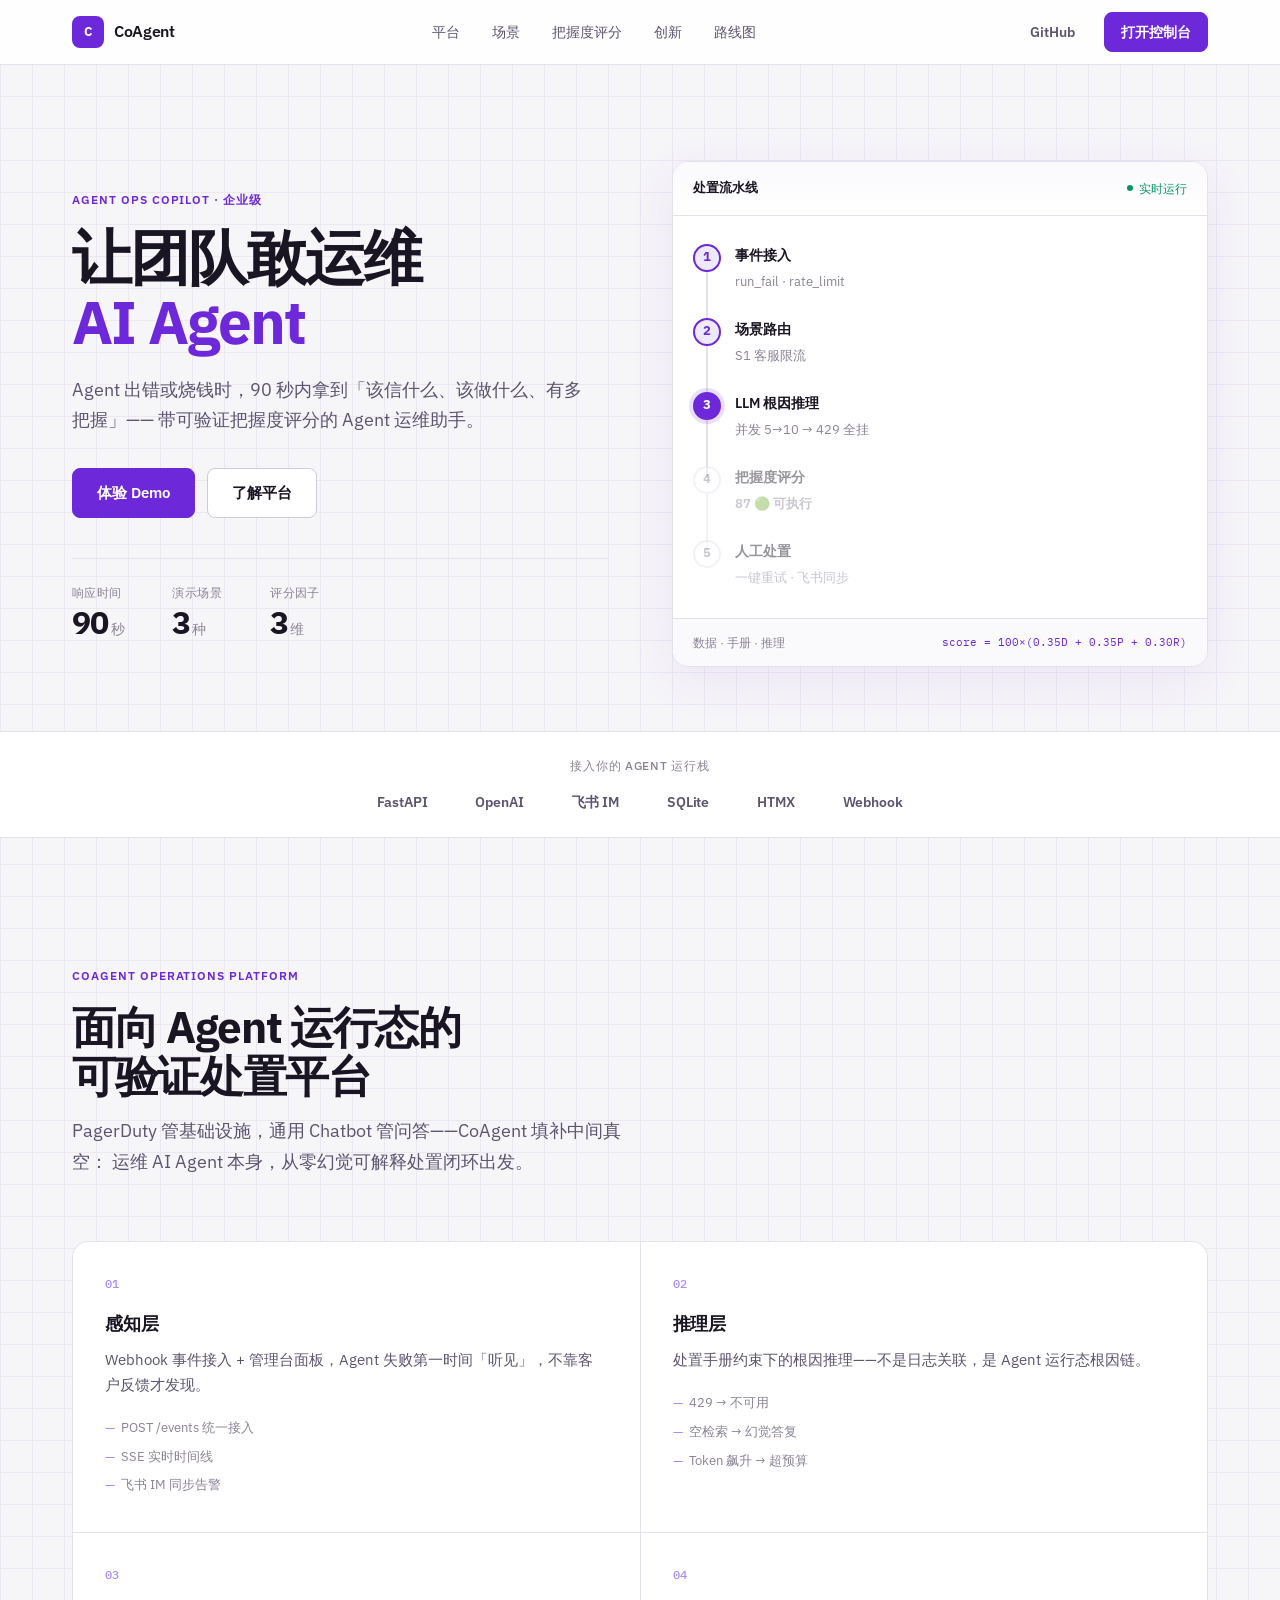
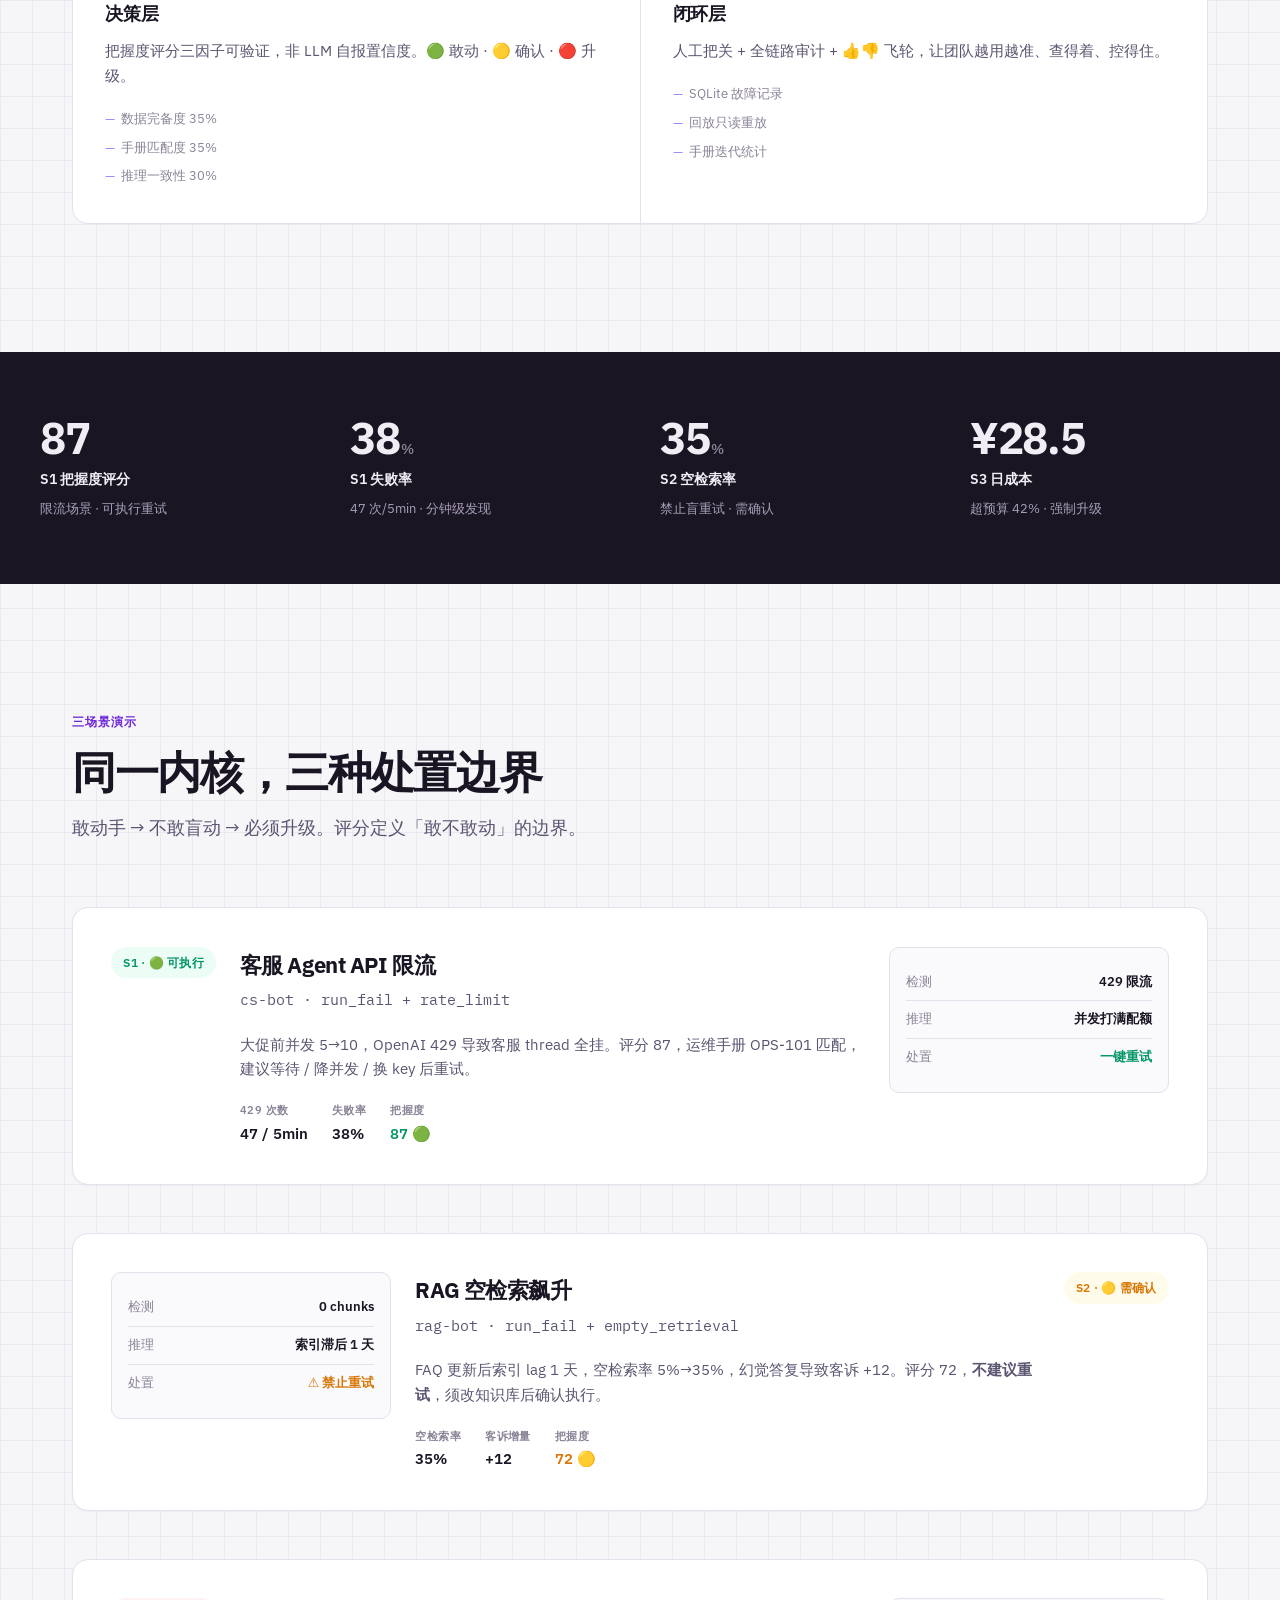
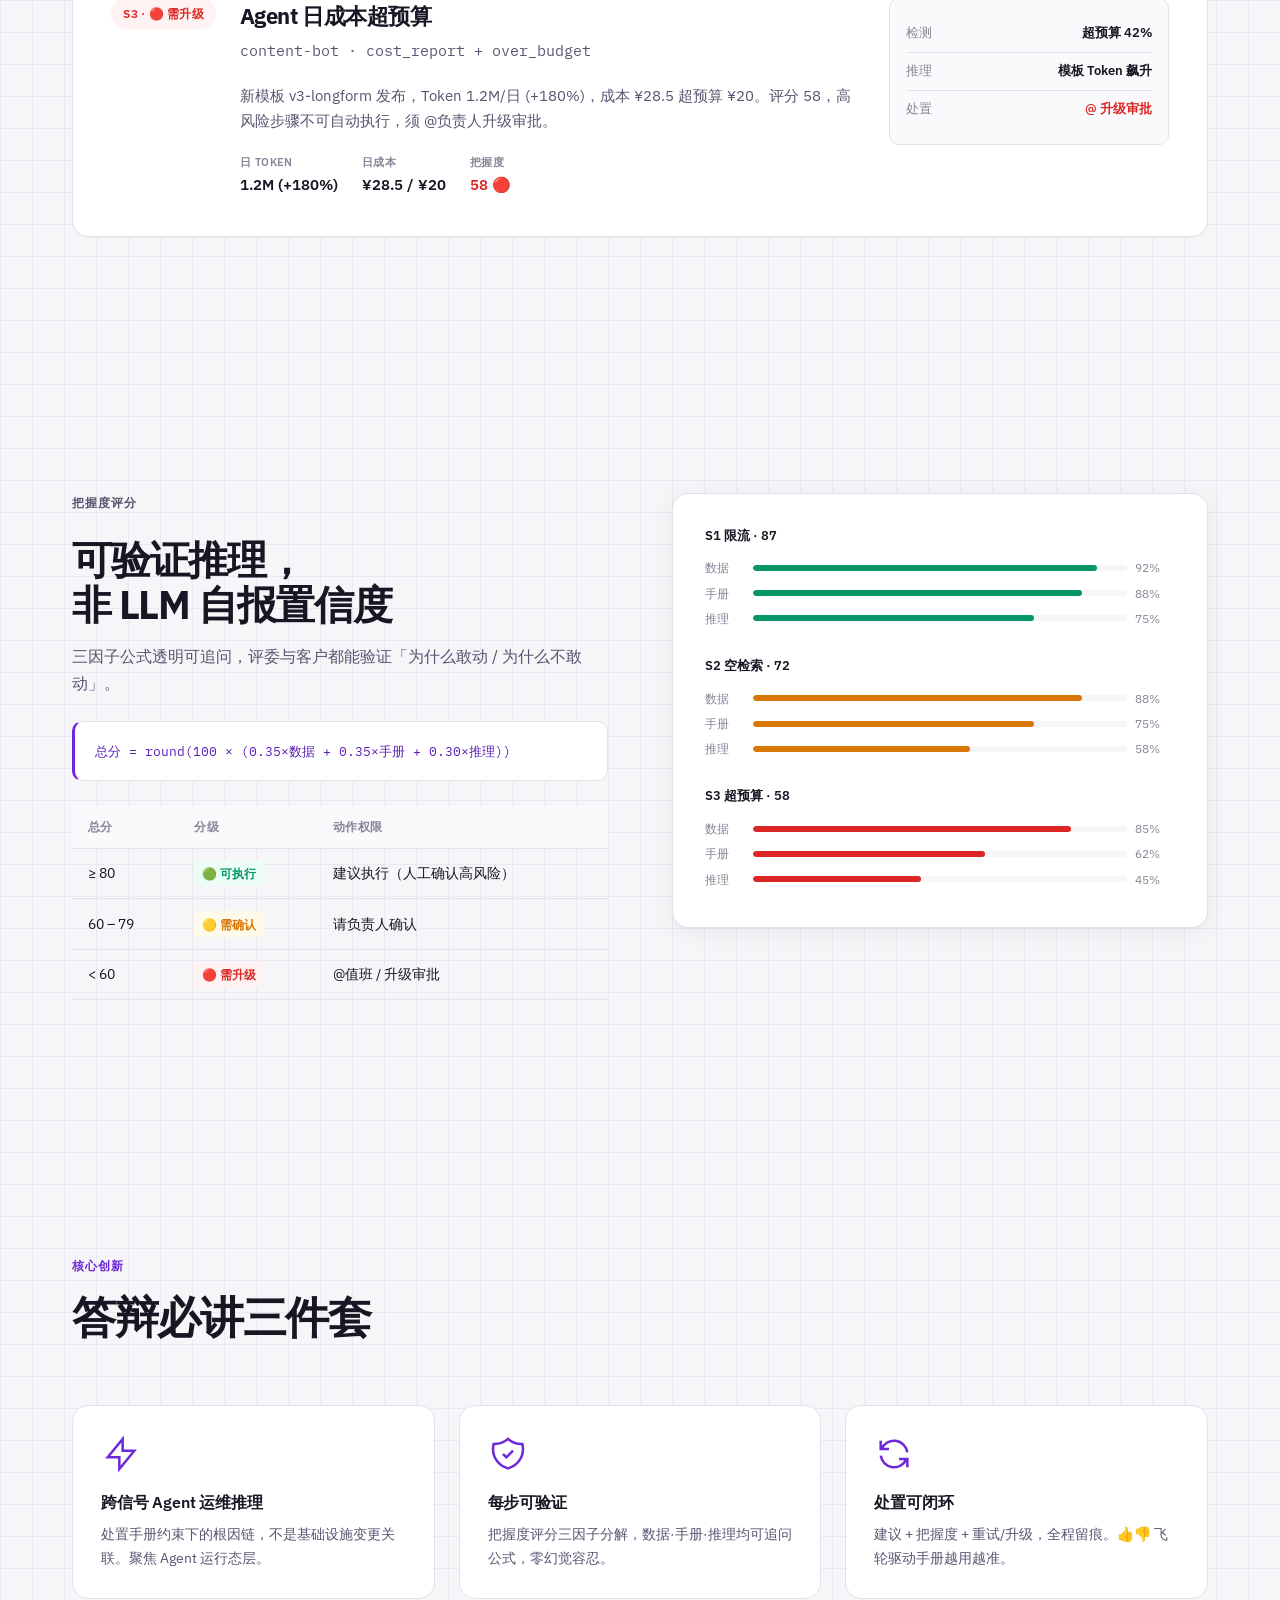
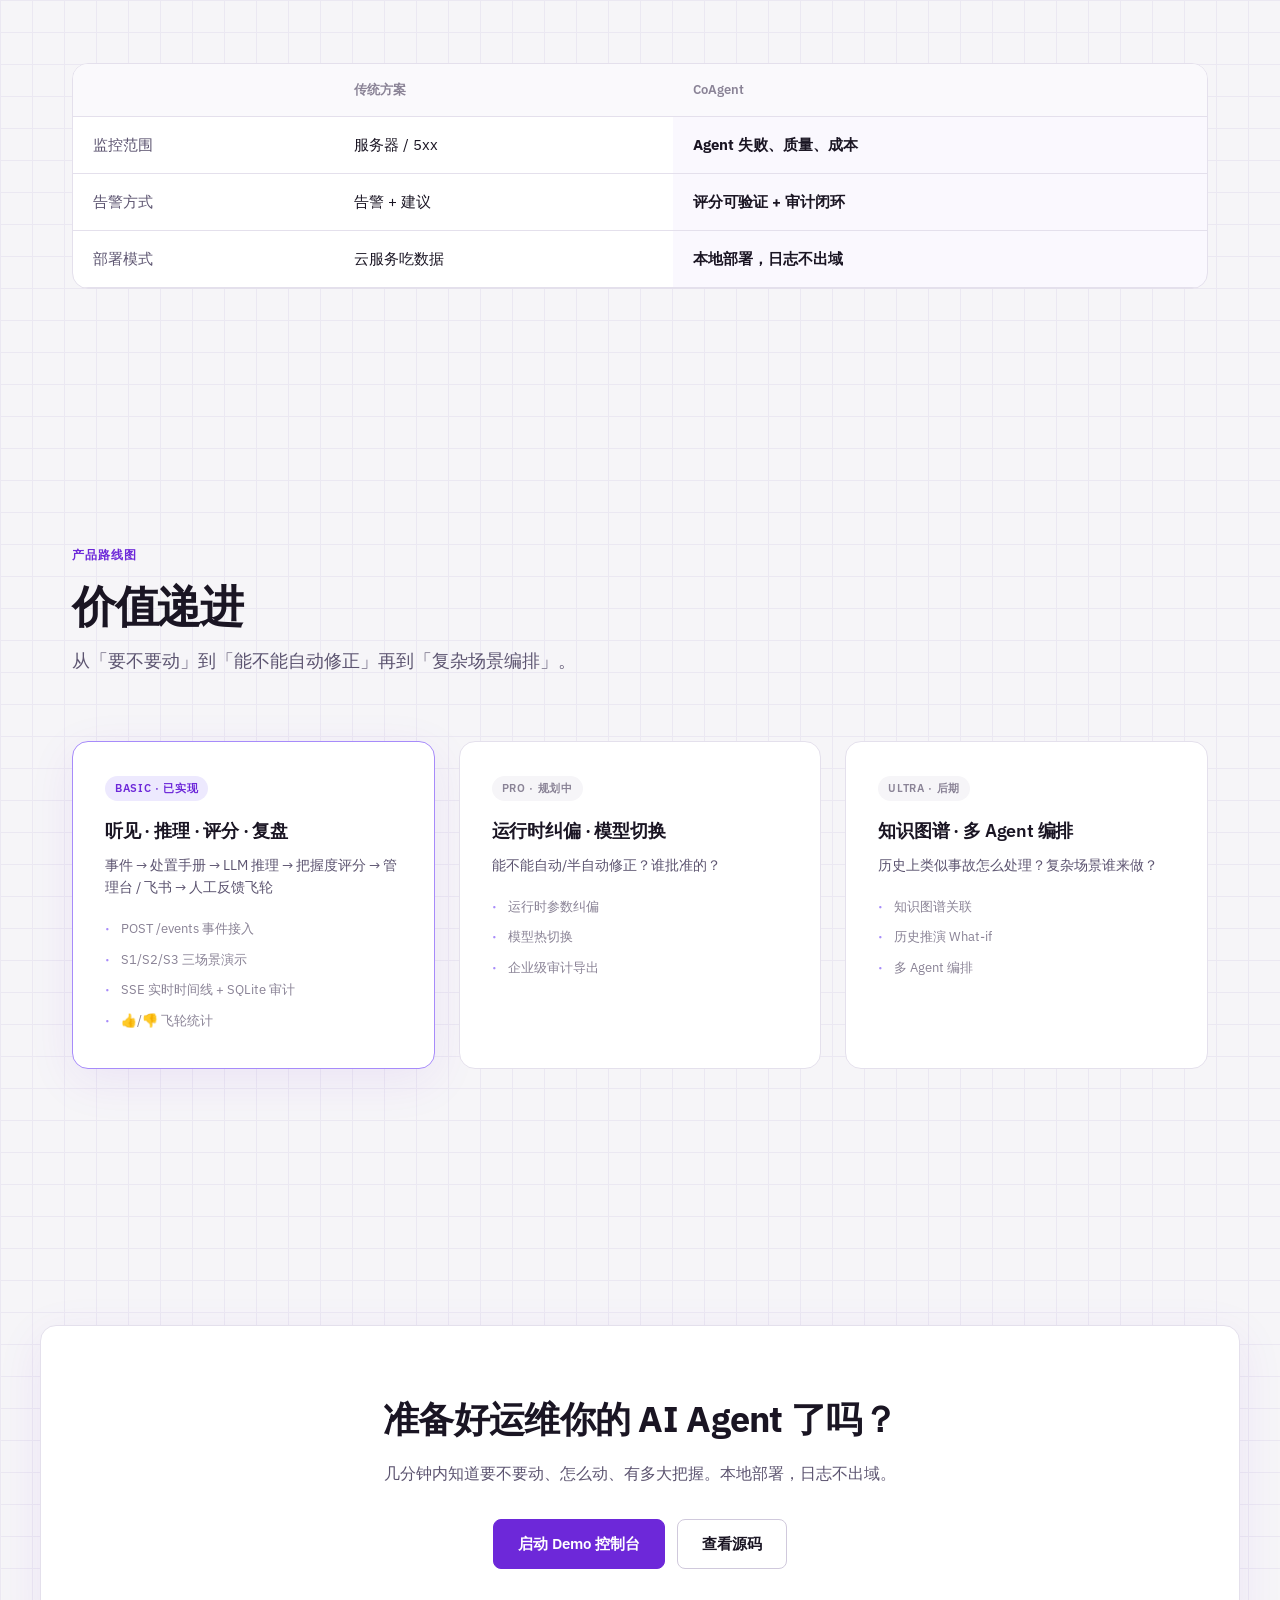
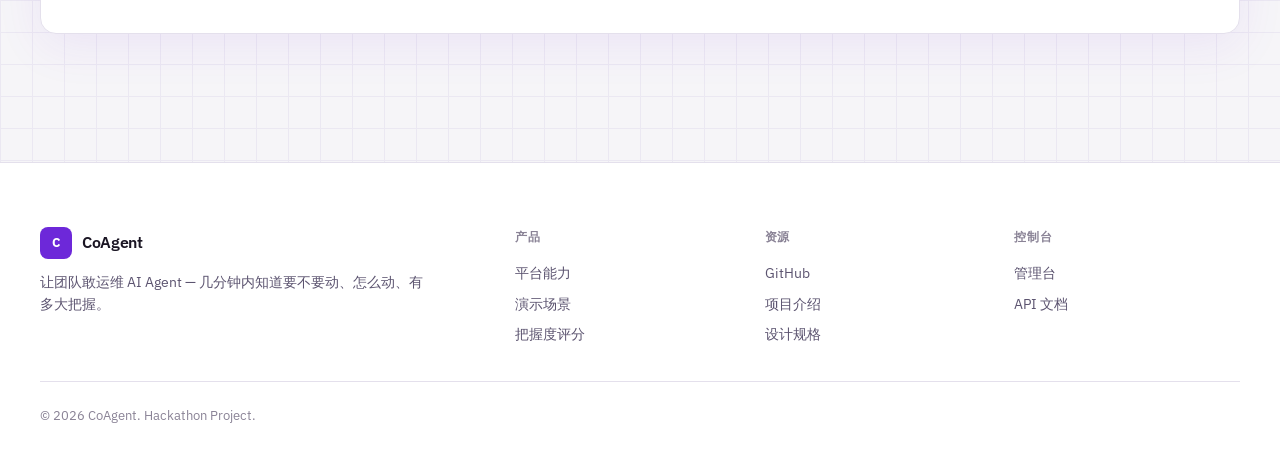
==== website/index.html @ 4c81e886 "feat: 新增营销官网与 Ultra 能力，完善审计与架构文档 新增 website/ 静态营销站点（PagerDuty 叙事 + Palantir 企业风）；落地 Ultra 模块与审计日志 AP" ====
<!DOCTYPE html>
<html lang="zh-CN">
<head>
  <meta charset="UTF-8">
  <meta name="viewport" content="width=device-width, initial-scale=1.0">
  <meta name="description" content="CoAgent — Agent 出错或烧钱时，90 秒内拿到该信什么、该做什么、有多把握。面向企业的 Agent Ops Copilot。">
  <title>CoAgent — Agent Ops Copilot</title>
  <link rel="preconnect" href="https://fonts.googleapis.com">
  <link rel="preconnect" href="https://fonts.gstatic.com" crossorigin>
  <link href="https://fonts.googleapis.com/css2?family=IBM+Plex+Mono:wght@400;500&family=IBM+Plex+Sans:wght@400;500;600;700&display=swap" rel="stylesheet">
  <link rel="stylesheet" href="styles.css">
</head>
<body>
  <a class="skip-link" href="#main">跳到主要内容</a>

  <header class="site-header" id="top">
    <div class="header-inner">
      <a href="#" class="brand" aria-label="CoAgent 首页">
        <span class="brand-mark" aria-hidden="true">C</span>
        <span class="brand-name">CoAgent</span>
      </a>

      <nav class="nav-desktop" aria-label="主导航">
        <a href="#platform">平台</a>
        <a href="#scenarios">场景</a>
        <a href="#confidence">把握度评分</a>
        <a href="#innovation">创新</a>
        <a href="#roadmap">路线图</a>
      </nav>

      <div class="header-actions">
        <a href="https://github.com/lurui1997/coagent" class="btn btn-ghost" target="_blank" rel="noopener">GitHub</a>
        <a href="http://localhost:8000/" class="btn btn-primary">打开控制台</a>
        <button class="nav-toggle" aria-label="打开菜单" aria-expanded="false" aria-controls="mobile-nav">
          <span></span><span></span>
        </button>
      </div>
    </div>

    <nav class="nav-mobile" id="mobile-nav" aria-label="移动端导航" hidden>
      <a href="#platform">平台</a>
      <a href="#scenarios">场景</a>
      <a href="#confidence">把握度评分</a>
      <a href="#innovation">创新</a>
      <a href="#roadmap">路线图</a>
      <a href="http://localhost:8000/" class="btn btn-primary">打开控制台</a>
    </nav>
  </header>

  <main id="main">
    <!-- Hero -->
    <section class="hero" aria-labelledby="hero-title">
      <div class="hero-grid">
        <div class="hero-copy reveal">
          <p class="eyebrow">Agent Ops Copilot · 企业级</p>
          <h1 id="hero-title">让团队敢运维<br><span class="hero-accent">AI Agent</span></h1>
          <p class="hero-lead">
            Agent 出错或烧钱时，90 秒内拿到「该信什么、该做什么、有多把握」——
            带可验证把握度评分的 Agent 运维助手。
          </p>
          <div class="hero-cta">
            <a href="http://localhost:8000/" class="btn btn-primary btn-lg">体验 Demo</a>
            <a href="#platform" class="btn btn-outline btn-lg">了解平台</a>
          </div>
          <dl class="hero-stats">
            <div>
              <dt>响应时间</dt>
              <dd><span class="stat-num" data-target="90">0</span><span class="stat-unit">秒</span></dd>
            </div>
            <div>
              <dt>演示场景</dt>
              <dd><span class="stat-num" data-target="3">0</span><span class="stat-unit">种</span></dd>
            </div>
            <div>
              <dt>评分因子</dt>
              <dd><span class="stat-num" data-target="3">0</span><span class="stat-unit">维</span></dd>
            </div>
          </dl>
        </div>

        <div class="hero-visual reveal" style="--delay: 120ms">
          <div class="pipeline-card">
            <div class="pipeline-header">
              <span class="pipeline-label">处置流水线</span>
              <span class="pipeline-status"><span class="pulse"></span>实时运行</span>
            </div>
            <ol class="pipeline-steps">
              <li class="step done">
                <span class="step-icon">1</span>
                <div>
                  <strong>事件接入</strong>
                  <span>run_fail · rate_limit</span>
                </div>
              </li>
              <li class="step done">
                <span class="step-icon">2</span>
                <div>
                  <strong>场景路由</strong>
                  <span>S1 客服限流</span>
                </div>
              </li>
              <li class="step active">
                <span class="step-icon">3</span>
                <div>
                  <strong>LLM 根因推理</strong>
                  <span>并发 5→10 → 429 全挂</span>
                </div>
              </li>
              <li class="step">
                <span class="step-icon">4</span>
                <div>
                  <strong>把握度评分</strong>
                  <span class="score-green">87 🟢 可执行</span>
                </div>
              </li>
              <li class="step">
                <span class="step-icon">5</span>
                <div>
                  <strong>人工处置</strong>
                  <span>一键重试 · 飞书同步</span>
                </div>
              </li>
            </ol>
            <div class="pipeline-footer">
              <span>数据 · 手册 · 推理</span>
              <code>score = 100×(0.35D + 0.35P + 0.30R)</code>
            </div>
          </div>
        </div>
      </div>
    </section>

    <!-- Trust strip -->
    <section class="trust-strip" aria-label="集成生态">
      <p class="trust-label">接入你的 Agent 运行栈</p>
      <ul class="trust-logos">
        <li>FastAPI</li>
        <li>OpenAI</li>
        <li>飞书 IM</li>
        <li>SQLite</li>
        <li>HTMX</li>
        <li>Webhook</li>
      </ul>
    </section>

    <!-- Platform -->
    <section class="section platform" id="platform" aria-labelledby="platform-title">
      <div class="section-intro reveal">
        <p class="eyebrow">CoAgent Operations Platform</p>
        <h2 id="platform-title">面向 Agent 运行态的<br>可验证处置平台</h2>
        <p class="section-lead">
          PagerDuty 管基础设施，通用 Chatbot 管问答——CoAgent 填补中间真空：
          运维 AI Agent 本身，从零幻觉可解释处置闭环出发。
        </p>
      </div>

      <div class="platform-grid">
        <article class="platform-card reveal">
          <span class="card-num">01</span>
          <h3>感知层</h3>
          <p>Webhook 事件接入 + 管理台面板，Agent 失败第一时间「听见」，不靠客户反馈才发现。</p>
          <ul>
            <li>POST /events 统一接入</li>
            <li>SSE 实时时间线</li>
            <li>飞书 IM 同步告警</li>
          </ul>
        </article>
        <article class="platform-card reveal" style="--delay: 80ms">
          <span class="card-num">02</span>
          <h3>推理层</h3>
          <p>处置手册约束下的根因推理——不是日志关联，是 Agent 运行态根因链。</p>
          <ul>
            <li>429 → 不可用</li>
            <li>空检索 → 幻觉答复</li>
            <li>Token 飙升 → 超预算</li>
          </ul>
        </article>
        <article class="platform-card reveal" style="--delay: 160ms">
          <span class="card-num">03</span>
          <h3>决策层</h3>
          <p>把握度评分三因子可验证，非 LLM 自报置信度。🟢 敢动 · 🟡 确认 · 🔴 升级。</p>
          <ul>
            <li>数据完备度 35%</li>
            <li>手册匹配度 35%</li>
            <li>推理一致性 30%</li>
          </ul>
        </article>
        <article class="platform-card reveal" style="--delay: 240ms">
          <span class="card-num">04</span>
          <h3>闭环层</h3>
          <p>人工把关 + 全链路审计 + 👍👎 飞轮，让团队越用越准、查得着、控得住。</p>
          <ul>
            <li>SQLite 故障记录</li>
            <li>回放只读重放</li>
            <li>手册迭代统计</li>
          </ul>
        </article>
      </div>
    </section>

    <!-- Metrics -->
    <section class="metrics" aria-label="关键指标">
      <div class="metrics-inner">
        <article class="metric reveal">
          <span class="metric-value"><span class="stat-num" data-target="87">0</span></span>
          <span class="metric-label">S1 把握度评分</span>
          <span class="metric-desc">限流场景 · 可执行重试</span>
        </article>
        <article class="metric reveal" style="--delay: 60ms">
          <span class="metric-value"><span class="stat-num" data-target="38">0</span><span class="metric-suffix">%</span></span>
          <span class="metric-label">S1 失败率</span>
          <span class="metric-desc">47 次/5min · 分钟级发现</span>
        </article>
        <article class="metric reveal" style="--delay: 120ms">
          <span class="metric-value"><span class="stat-num" data-target="35">0</span><span class="metric-suffix">%</span></span>
          <span class="metric-label">S2 空检索率</span>
          <span class="metric-desc">禁止盲重试 · 需确认</span>
        </article>
        <article class="metric reveal" style="--delay: 180ms">
          <span class="metric-value">¥<span class="stat-num" data-target="28">0</span>.5</span>
          <span class="metric-label">S3 日成本</span>
          <span class="metric-desc">超预算 42% · 强制升级</span>
        </article>
      </div>
    </section>

    <!-- Scenarios -->
    <section class="section scenarios" id="scenarios" aria-labelledby="scenarios-title">
      <div class="section-intro reveal">
        <p class="eyebrow">三场景演示</p>
        <h2 id="scenarios-title">同一内核，三种处置边界</h2>
        <p class="section-lead">敢动手 → 不敢盲动 → 必须升级。评分定义「敢不敢动」的边界。</p>
      </div>

      <div class="scenario-list">
        <article class="scenario reveal">
          <div class="scenario-badge green">S1 · 🟢 可执行</div>
          <div class="scenario-content">
            <h3>客服 Agent API 限流</h3>
            <p class="scenario-agent">cs-bot · run_fail + rate_limit</p>
            <p>大促前并发 5→10，OpenAI 429 导致客服 thread 全挂。评分 87，运维手册 OPS-101 匹配，建议等待 / 降并发 / 换 key 后重试。</p>
            <dl class="scenario-facts">
              <div><dt>429 次数</dt><dd>47 / 5min</dd></div>
              <div><dt>失败率</dt><dd>38%</dd></div>
              <div><dt>把握度</dt><dd class="text-green">87 🟢</dd></div>
            </dl>
          </div>
          <div class="scenario-visual">
            <div class="mini-timeline">
              <div class="tl-item"><span>检测</span><span>429 限流</span></div>
              <div class="tl-item"><span>推理</span><span>并发打满配额</span></div>
              <div class="tl-item highlight"><span>处置</span><span>一键重试</span></div>
            </div>
          </div>
        </article>

        <article class="scenario scenario-reverse reveal">
          <div class="scenario-badge amber">S2 · 🟡 需确认</div>
          <div class="scenario-content">
            <h3>RAG 空检索飙升</h3>
            <p class="scenario-agent">rag-bot · run_fail + empty_retrieval</p>
            <p>FAQ 更新后索引 lag 1 天，空检索率 5%→35%，幻觉答复导致客诉 +12。评分 72，<strong>不建议重试</strong>，须改知识库后确认执行。</p>
            <dl class="scenario-facts">
              <div><dt>空检索率</dt><dd>35%</dd></div>
              <div><dt>客诉增量</dt><dd>+12</dd></div>
              <div><dt>把握度</dt><dd class="text-amber">72 🟡</dd></div>
            </dl>
          </div>
          <div class="scenario-visual">
            <div class="mini-timeline">
              <div class="tl-item"><span>检测</span><span>0 chunks</span></div>
              <div class="tl-item"><span>推理</span><span>索引滞后 1 天</span></div>
              <div class="tl-item warn"><span>处置</span><span>⚠ 禁止重试</span></div>
            </div>
          </div>
        </article>

        <article class="scenario reveal">
          <div class="scenario-badge red">S3 · 🔴 需升级</div>
          <div class="scenario-content">
            <h3>Agent 日成本超预算</h3>
            <p class="scenario-agent">content-bot · cost_report + over_budget</p>
            <p>新模板 v3-longform 发布，Token 1.2M/日 (+180%)，成本 ¥28.5 超预算 ¥20。评分 58，高风险步骤不可自动执行，须 @负责人升级审批。</p>
            <dl class="scenario-facts">
              <div><dt>日 Token</dt><dd>1.2M (+180%)</dd></div>
              <div><dt>日成本</dt><dd>¥28.5 / ¥20</dd></div>
              <div><dt>把握度</dt><dd class="text-red">58 🔴</dd></div>
            </dl>
          </div>
          <div class="scenario-visual">
            <div class="mini-timeline">
              <div class="tl-item"><span>检测</span><span>超预算 42%</span></div>
              <div class="tl-item"><span>推理</span><span>模板 Token 飙升</span></div>
              <div class="tl-item danger"><span>处置</span><span>@ 升级审批</span></div>
            </div>
          </div>
        </article>
      </div>
    </section>

    <!-- Confidence -->
    <section class="section confidence" id="confidence" aria-labelledby="confidence-title">
      <div class="confidence-grid">
        <div class="confidence-copy reveal">
          <p class="eyebrow">把握度评分</p>
          <h2 id="confidence-title">可验证推理，<br>非 LLM 自报置信度</h2>
          <p>三因子公式透明可追问，评委与客户都能验证「为什么敢动 / 为什么不敢动」。</p>
          <div class="formula-block">
            <code>总分 = round(100 × (0.35×数据 + 0.35×手册 + 0.30×推理))</code>
          </div>
          <table class="score-table">
            <thead>
              <tr><th>总分</th><th>分级</th><th>动作权限</th></tr>
            </thead>
            <tbody>
              <tr><td>≥ 80</td><td><span class="pill green">🟢 可执行</span></td><td>建议执行（人工确认高风险）</td></tr>
              <tr><td>60 – 79</td><td><span class="pill amber">🟡 需确认</span></td><td>请负责人确认</td></tr>
              <tr><td>&lt; 60</td><td><span class="pill red">🔴 需升级</span></td><td>@值班 / 升级审批</td></tr>
            </tbody>
          </table>
        </div>

        <div class="confidence-chart reveal" style="--delay: 100ms">
          <h3 class="sr-only">三场景评分分解</h3>
          <div class="factor-bars">
            <div class="factor-group">
              <span class="factor-label">S1 限流 · 87</span>
              <div class="bar-row"><span>数据</span><div class="bar"><div class="fill" style="--w: 92%"></div></div><span>92%</span></div>
              <div class="bar-row"><span>手册</span><div class="bar"><div class="fill" style="--w: 88%"></div></div><span>88%</span></div>
              <div class="bar-row"><span>推理</span><div class="bar"><div class="fill" style="--w: 75%"></div></div><span>75%</span></div>
            </div>
            <div class="factor-group">
              <span class="factor-label">S2 空检索 · 72</span>
              <div class="bar-row"><span>数据</span><div class="bar"><div class="fill amber" style="--w: 88%"></div></div><span>88%</span></div>
              <div class="bar-row"><span>手册</span><div class="bar"><div class="fill amber" style="--w: 75%"></div></div><span>75%</span></div>
              <div class="bar-row"><span>推理</span><div class="bar"><div class="fill amber" style="--w: 58%"></div></div><span>58%</span></div>
            </div>
            <div class="factor-group">
              <span class="factor-label">S3 超预算 · 58</span>
              <div class="bar-row"><span>数据</span><div class="bar"><div class="fill red" style="--w: 85%"></div></div><span>85%</span></div>
              <div class="bar-row"><span>手册</span><div class="bar"><div class="fill red" style="--w: 62%"></div></div><span>62%</span></div>
              <div class="bar-row"><span>推理</span><div class="bar"><div class="fill red" style="--w: 45%"></div></div><span>45%</span></div>
            </div>
          </div>
        </div>
      </div>
    </section>

    <!-- Innovation -->
    <section class="section innovation" id="innovation" aria-labelledby="innovation-title">
      <div class="section-intro reveal">
        <p class="eyebrow">核心创新</p>
        <h2 id="innovation-title">答辩必讲三件套</h2>
      </div>

      <div class="innovation-grid">
        <article class="innovation-card reveal">
          <div class="innovation-icon" aria-hidden="true">
            <svg viewBox="0 0 24 24" fill="none" stroke="currentColor" stroke-width="1.5"><path d="M13 10V3L4 14h7v7l9-11h-7z"/></svg>
          </div>
          <h3>跨信号 Agent 运维推理</h3>
          <p>处置手册约束下的根因链，不是基础设施变更关联。聚焦 Agent 运行态层。</p>
        </article>
        <article class="innovation-card reveal" style="--delay: 80ms">
          <div class="innovation-icon" aria-hidden="true">
            <svg viewBox="0 0 24 24" fill="none" stroke="currentColor" stroke-width="1.5"><path d="M9 12l2 2 4-4m5.618-4.016A11.955 11.955 0 0112 2.944a11.955 11.955 0 01-8.618 3.04A12.02 12.02 0 003 9c0 5.591 3.824 10.29 9 11.622 5.176-1.332 9-6.03 9-11.622 0-1.042-.133-2.052-.382-3.016z"/></svg>
          </div>
          <h3>每步可验证</h3>
          <p>把握度评分三因子分解，数据·手册·推理均可追问公式，零幻觉容忍。</p>
        </article>
        <article class="innovation-card reveal" style="--delay: 160ms">
          <div class="innovation-icon" aria-hidden="true">
            <svg viewBox="0 0 24 24" fill="none" stroke="currentColor" stroke-width="1.5"><path d="M4 4v5h.582m15.356 2A8.001 8.001 0 004.582 9m0 0H9m11 11v-5h-.581m0 0a8.003 8.003 0 01-15.357-2m15.357 2H15"/></svg>
          </div>
          <h3>处置可闭环</h3>
          <p>建议 + 把握度 + 重试/升级，全程留痕。👍👎 飞轮驱动手册越用越准。</p>
        </article>
      </div>

      <div class="compare-table-wrap reveal">
        <table class="compare-table">
          <thead>
            <tr>
              <th></th>
              <th>传统方案</th>
              <th>CoAgent</th>
            </tr>
          </thead>
          <tbody>
            <tr>
              <td>监控范围</td>
              <td>服务器 / 5xx</td>
              <td><strong>Agent 失败、质量、成本</strong></td>
            </tr>
            <tr>
              <td>告警方式</td>
              <td>告警 + 建议</td>
              <td><strong>评分可验证 + 审计闭环</strong></td>
            </tr>
            <tr>
              <td>部署模式</td>
              <td>云服务吃数据</td>
              <td><strong>本地部署，日志不出域</strong></td>
            </tr>
          </tbody>
        </table>
      </div>
    </section>

    <!-- Roadmap -->
    <section class="section roadmap" id="roadmap" aria-labelledby="roadmap-title">
      <div class="section-intro reveal">
        <p class="eyebrow">产品路线图</p>
        <h2 id="roadmap-title">价值递进</h2>
        <p class="section-lead">从「要不要动」到「能不能自动修正」再到「复杂场景编排」。</p>
      </div>

      <div class="roadmap-grid">
        <article class="roadmap-card active reveal">
          <span class="tier-badge">Basic · 已实现</span>
          <h3>听见 · 推理 · 评分 · 复盘</h3>
          <p>事件 → 处置手册 → LLM 推理 → 把握度评分 → 管理台 / 飞书 → 人工反馈飞轮</p>
          <ul>
            <li>POST /events 事件接入</li>
            <li>S1/S2/S3 三场景演示</li>
            <li>SSE 实时时间线 + SQLite 审计</li>
            <li>👍/👎 飞轮统计</li>
          </ul>
        </article>
        <article class="roadmap-card reveal" style="--delay: 80ms">
          <span class="tier-badge muted">Pro · 规划中</span>
          <h3>运行时纠偏 · 模型切换</h3>
          <p>能不能自动/半自动修正？谁批准的？</p>
          <ul>
            <li>运行时参数纠偏</li>
            <li>模型热切换</li>
            <li>企业级审计导出</li>
          </ul>
        </article>
        <article class="roadmap-card reveal" style="--delay: 160ms">
          <span class="tier-badge muted">Ultra · 后期</span>
          <h3>知识图谱 · 多 Agent 编排</h3>
          <p>历史上类似事故怎么处理？复杂场景谁来做？</p>
          <ul>
            <li>知识图谱关联</li>
            <li>历史推演 What-if</li>
            <li>多 Agent 编排</li>
          </ul>
        </article>
      </div>
    </section>

    <!-- CTA -->
    <section class="cta-section" aria-labelledby="cta-title">
      <div class="cta-inner reveal">
        <h2 id="cta-title">准备好运维你的 AI Agent 了吗？</h2>
        <p>几分钟内知道要不要动、怎么动、有多大把握。本地部署，日志不出域。</p>
        <div class="cta-actions">
          <a href="http://localhost:8000/" class="btn btn-primary btn-lg">启动 Demo 控制台</a>
          <a href="https://github.com/lurui1997/coagent" class="btn btn-outline btn-lg" target="_blank" rel="noopener">查看源码</a>
        </div>
      </div>
    </section>
  </main>

  <footer class="site-footer">
    <div class="footer-inner">
      <div class="footer-brand">
        <a href="#" class="brand">
          <span class="brand-mark" aria-hidden="true">C</span>
          <span class="brand-name">CoAgent</span>
        </a>
        <p class="footer-tagline">让团队敢运维 AI Agent — 几分钟内知道要不要动、怎么动、有多大把握。</p>
      </div>
      <nav class="footer-nav" aria-label="页脚导航">
        <div>
          <h4>产品</h4>
          <a href="#platform">平台能力</a>
          <a href="#scenarios">演示场景</a>
          <a href="#confidence">把握度评分</a>
        </div>
        <div>
          <h4>资源</h4>
          <a href="https://github.com/lurui1997/coagent">GitHub</a>
          <a href="../docs/intro/CoAgent%20项目介绍.md">项目介绍</a>
          <a href="../docs/superpowers/specs/coagent-design-spec.md">设计规格</a>
        </div>
        <div>
          <h4>控制台</h4>
          <a href="http://localhost:8000/">管理台</a>
          <a href="http://localhost:8000/docs">API 文档</a>
        </div>
      </nav>
    </div>
    <div class="footer-bottom">
      <p>© 2026 CoAgent. Hackathon Project.</p>
    </div>
  </footer>

  <script src="script.js"></script>
</body>
</html>
---- website/styles.css ----
/* CoAgent Marketing Site — Palantir enterprise clarity × PagerDuty product narrative */

:root {
  --bg: #f6f5f8;
  --bg-grid: #ebe8f2;
  --surface: #ffffff;
  --border: #e4e0ec;
  --border-strong: #d0c9dc;
  --text: #1a1523;
  --text-secondary: #5c5470;
  --text-muted: #8a8396;
  --purple: #6d28d9;
  --purple-dark: #5b21b6;
  --purple-light: #ede9fe;
  --purple-muted: #a78bfa;
  --green: #059669;
  --green-bg: #ecfdf5;
  --amber: #d97706;
  --amber-bg: #fffbeb;
  --red: #dc2626;
  --red-bg: #fef2f2;
  --shadow-sm: 0 1px 2px rgba(26, 21, 35, 0.04);
  --shadow-md: 0 4px 24px rgba(26, 21, 35, 0.06);
  --shadow-lg: 0 12px 48px rgba(109, 40, 217, 0.08);
  --radius: 10px;
  --radius-lg: 16px;
  --font: "IBM Plex Sans", system-ui, sans-serif;
  --font-mono: "IBM Plex Mono", ui-monospace, monospace;
  --header-h: 64px;
  --section-gap: clamp(5rem, 10vw, 8rem);
  --content-max: 1200px;
  --ease-out: cubic-bezier(0.22, 1, 0.36, 1);
}

*, *::before, *::after { box-sizing: border-box; margin: 0; padding: 0; }

html { scroll-behavior: smooth; }

body {
  font-family: var(--font);
  background-color: var(--bg);
  background-image:
    linear-gradient(var(--bg-grid) 1px, transparent 1px),
    linear-gradient(90deg, var(--bg-grid) 1px, transparent 1px);
  background-size: 32px 32px;
  color: var(--text);
  line-height: 1.6;
  -webkit-font-smoothing: antialiased;
}

img, svg { display: block; max-width: 100%; }

a { color: inherit; text-decoration: none; }

.sr-only {
  position: absolute;
  width: 1px; height: 1px;
  padding: 0; margin: -1px;
  overflow: hidden;
  clip: rect(0,0,0,0);
  white-space: nowrap;
  border: 0;
}

.skip-link {
  position: absolute;
  top: -100%;
  left: 1rem;
  z-index: 999;
  padding: 0.5rem 1rem;
  background: var(--purple);
  color: #fff;
  border-radius: var(--radius);
}
.skip-link:focus { top: 1rem; }

/* ── Header ── */
.site-header {
  position: sticky;
  top: 0;
  z-index: 200;
  background: rgba(255, 255, 255, 0.9);
  backdrop-filter: blur(16px);
  border-bottom: 1px solid var(--border);
}

.header-inner {
  max-width: var(--content-max);
  margin: 0 auto;
  height: var(--header-h);
  padding: 0 clamp(1.25rem, 4vw, 2rem);
  display: flex;
  align-items: center;
  justify-content: space-between;
  gap: 1.5rem;
}

.brand {
  display: flex;
  align-items: center;
  gap: 0.625rem;
  flex-shrink: 0;
}

.brand-mark {
  width: 32px;
  height: 32px;
  background: var(--purple);
  border-radius: 8px;
  display: grid;
  place-items: center;
  color: #fff;
  font-size: 0.8125rem;
  font-weight: 700;
  letter-spacing: -0.02em;
}

.brand-name {
  font-size: 1rem;
  font-weight: 600;
  letter-spacing: -0.02em;
}

.nav-desktop {
  display: none;
  gap: 2rem;
}

.nav-desktop a {
  font-size: 0.875rem;
  font-weight: 500;
  color: var(--text-secondary);
  transition: color 0.2s;
}
.nav-desktop a:hover { color: var(--text); }

.header-actions {
  display: flex;
  align-items: center;
  gap: 0.75rem;
}

.nav-toggle {
  display: flex;
  flex-direction: column;
  justify-content: center;
  gap: 5px;
  width: 36px;
  height: 36px;
  background: none;
  border: 1px solid var(--border);
  border-radius: 8px;
  cursor: pointer;
  padding: 8px;
}
.nav-toggle span {
  display: block;
  height: 2px;
  background: var(--text);
  border-radius: 1px;
  transition: transform 0.2s, opacity 0.2s;
}
.nav-toggle[aria-expanded="true"] span:first-child { transform: translateY(3.5px) rotate(45deg); }
.nav-toggle[aria-expanded="true"] span:last-child { transform: translateY(-3.5px) rotate(-45deg); }

.nav-mobile {
  display: flex;
  flex-direction: column;
  gap: 0.5rem;
  padding: 1rem clamp(1.25rem, 4vw, 2rem) 1.5rem;
  border-top: 1px solid var(--border);
  background: var(--surface);
}
.nav-mobile[hidden] { display: none; }
.nav-mobile a {
  padding: 0.625rem 0;
  font-weight: 500;
  color: var(--text-secondary);
}
.nav-mobile .btn { margin-top: 0.5rem; text-align: center; }

@media (min-width: 900px) {
  .nav-desktop { display: flex; }
  .nav-toggle { display: none; }
}

/* ── Buttons ── */
.btn {
  display: inline-flex;
  align-items: center;
  justify-content: center;
  font-family: var(--font);
  font-size: 0.875rem;
  font-weight: 600;
  padding: 0.5rem 1rem;
  border-radius: 8px;
  border: 1px solid transparent;
  cursor: pointer;
  transition: background 0.2s, border-color 0.2s, transform 0.15s;
  white-space: nowrap;
}
.btn:active { transform: scale(0.98); }

.btn-primary {
  background: var(--purple);
  color: #fff;
  border-color: var(--purple);
}
.btn-primary:hover { background: var(--purple-dark); }

.btn-ghost {
  color: var(--text-secondary);
  background: transparent;
}
.btn-ghost:hover { color: var(--text); }

.btn-outline {
  background: var(--surface);
  color: var(--text);
  border-color: var(--border-strong);
}
.btn-outline:hover { border-color: var(--purple-muted); color: var(--purple); }

.btn-lg { padding: 0.75rem 1.5rem; font-size: 0.9375rem; }

/* ── Typography helpers ── */
.eyebrow {
  font-size: 0.75rem;
  font-weight: 600;
  letter-spacing: 0.08em;
  text-transform: uppercase;
  color: var(--purple);
  margin-bottom: 1rem;
}

.section-lead {
  font-size: clamp(1rem, 2vw, 1.125rem);
  color: var(--text-secondary);
  max-width: 42rem;
  line-height: 1.7;
}

.text-green { color: var(--green); }
.text-amber { color: var(--amber); }
.text-red { color: var(--red); }

/* ── Hero ── */
.hero {
  padding: clamp(3rem, 8vw, 6rem) clamp(1.25rem, 4vw, 2rem) clamp(2rem, 5vw, 4rem);
  max-width: var(--content-max);
  margin: 0 auto;
}

.hero-grid {
  display: grid;
  gap: clamp(2.5rem, 6vw, 4rem);
  align-items: center;
}

@media (min-width: 960px) {
  .hero-grid { grid-template-columns: 1fr 1fr; }
}

.hero h1 {
  font-size: clamp(2.5rem, 5.5vw, 3.75rem);
  font-weight: 700;
  letter-spacing: -0.03em;
  line-height: 1.08;
  margin-bottom: 1.25rem;
}

.hero-accent {
  color: var(--purple);
}

.hero-lead {
  font-size: clamp(1rem, 2vw, 1.125rem);
  color: var(--text-secondary);
  max-width: 32rem;
  line-height: 1.7;
  margin-bottom: 2rem;
}

.hero-cta {
  display: flex;
  flex-wrap: wrap;
  gap: 0.75rem;
  margin-bottom: 2.5rem;
}

.hero-stats {
  display: flex;
  gap: clamp(1.5rem, 4vw, 3rem);
  padding-top: 1.5rem;
  border-top: 1px solid var(--border);
}

.hero-stats dt {
  font-size: 0.75rem;
  font-weight: 500;
  color: var(--text-muted);
  text-transform: uppercase;
  letter-spacing: 0.04em;
  margin-bottom: 0.25rem;
}

.hero-stats dd {
  font-size: clamp(1.5rem, 3vw, 2rem);
  font-weight: 700;
  letter-spacing: -0.02em;
  line-height: 1;
}

.stat-unit, .metric-suffix {
  font-size: 0.875rem;
  font-weight: 500;
  color: var(--text-muted);
  margin-left: 0.125rem;
}

/* Pipeline card */
.pipeline-card {
  background: var(--surface);
  border: 1px solid var(--border);
  border-radius: var(--radius-lg);
  box-shadow: var(--shadow-lg);
  overflow: hidden;
}

.pipeline-header {
  display: flex;
  justify-content: space-between;
  align-items: center;
  padding: 1rem 1.25rem;
  border-bottom: 1px solid var(--border);
  background: linear-gradient(180deg, #faf9fc 0%, var(--surface) 100%);
}

.pipeline-label {
  font-size: 0.8125rem;
  font-weight: 600;
  color: var(--text);
}

.pipeline-status {
  display: flex;
  align-items: center;
  gap: 0.375rem;
  font-size: 0.75rem;
  color: var(--green);
  font-weight: 500;
}

.pulse {
  width: 6px;
  height: 6px;
  background: var(--green);
  border-radius: 50%;
  animation: pulse 2s ease-in-out infinite;
}

@keyframes pulse {
  0%, 100% { opacity: 1; transform: scale(1); }
  50% { opacity: 0.5; transform: scale(0.85); }
}

.pipeline-steps {
  list-style: none;
  padding: 1rem 1.25rem;
}

.step {
  display: flex;
  gap: 0.875rem;
  padding: 0.75rem 0;
  position: relative;
  opacity: 0.45;
  transition: opacity 0.3s;
}

.step:not(:last-child)::after {
  content: "";
  position: absolute;
  left: 13px;
  top: 2.5rem;
  width: 2px;
  height: calc(100% - 1rem);
  background: var(--border);
}

.step.done, .step.active { opacity: 1; }

.step-icon {
  flex-shrink: 0;
  width: 28px;
  height: 28px;
  border-radius: 50%;
  border: 2px solid var(--border);
  display: grid;
  place-items: center;
  font-size: 0.6875rem;
  font-weight: 700;
  color: var(--text-muted);
  background: var(--surface);
  z-index: 1;
}

.step.done .step-icon {
  border-color: var(--purple);
  background: var(--purple-light);
  color: var(--purple);
}

.step.active .step-icon {
  border-color: var(--purple);
  background: var(--purple);
  color: #fff;
  box-shadow: 0 0 0 4px rgba(109, 40, 217, 0.15);
}

.step strong {
  display: block;
  font-size: 0.875rem;
  font-weight: 600;
  margin-bottom: 0.125rem;
}

.step span {
  font-size: 0.8125rem;
  color: var(--text-muted);
}

.score-green { color: var(--green); font-weight: 600; }

.pipeline-footer {
  padding: 0.875rem 1.25rem;
  border-top: 1px solid var(--border);
  background: #faf9fc;
  display: flex;
  flex-wrap: wrap;
  justify-content: space-between;
  align-items: center;
  gap: 0.5rem;
  font-size: 0.75rem;
  color: var(--text-muted);
}

.pipeline-footer code {
  font-family: var(--font-mono);
  font-size: 0.6875rem;
  color: var(--purple);
}

/* ── Trust strip ── */
.trust-strip {
  border-top: 1px solid var(--border);
  border-bottom: 1px solid var(--border);
  background: var(--surface);
  padding: 1.5rem clamp(1.25rem, 4vw, 2rem);
}

.trust-label {
  text-align: center;
  font-size: 0.75rem;
  font-weight: 500;
  color: var(--text-muted);
  text-transform: uppercase;
  letter-spacing: 0.06em;
  margin-bottom: 1rem;
}

.trust-logos {
  list-style: none;
  display: flex;
  flex-wrap: wrap;
  justify-content: center;
  gap: clamp(1.5rem, 4vw, 3rem);
}

.trust-logos li {
  font-size: 0.875rem;
  font-weight: 600;
  color: var(--text-secondary);
  letter-spacing: -0.01em;
}

/* ── Sections ── */
.section {
  padding: var(--section-gap) clamp(1.25rem, 4vw, 2rem);
  max-width: var(--content-max);
  margin: 0 auto;
}

.section-intro {
  max-width: 36rem;
  margin-bottom: clamp(2.5rem, 5vw, 4rem);
}

.section-intro h2 {
  font-size: clamp(1.75rem, 4vw, 2.75rem);
  font-weight: 700;
  letter-spacing: -0.03em;
  line-height: 1.12;
  margin-bottom: 1rem;
}

/* Platform cards */
.platform-grid {
  display: grid;
  gap: 1px;
  background: var(--border);
  border: 1px solid var(--border);
  border-radius: var(--radius-lg);
  overflow: hidden;
}

@media (min-width: 768px) {
  .platform-grid { grid-template-columns: 1fr 1fr; }
}

.platform-card {
  background: var(--surface);
  padding: clamp(1.5rem, 3vw, 2rem);
}

.card-num {
  font-family: var(--font-mono);
  font-size: 0.75rem;
  font-weight: 500;
  color: var(--purple-muted);
  margin-bottom: 1rem;
  display: block;
}

.platform-card h3 {
  font-size: 1.125rem;
  font-weight: 600;
  letter-spacing: -0.01em;
  margin-bottom: 0.625rem;
}

.platform-card p {
  font-size: 0.9375rem;
  color: var(--text-secondary);
  margin-bottom: 1rem;
  line-height: 1.65;
}

.platform-card ul {
  list-style: none;
  font-size: 0.8125rem;
  color: var(--text-muted);
}

.platform-card li {
  padding: 0.25rem 0;
  padding-left: 1rem;
  position: relative;
}

.platform-card li::before {
  content: "—";
  position: absolute;
  left: 0;
  color: var(--purple-muted);
}

/* Metrics */
.metrics {
  background: var(--text);
  color: #f0edf5;
  padding: clamp(2.5rem, 5vw, 4rem) clamp(1.25rem, 4vw, 2rem);
}

.metrics-inner {
  max-width: var(--content-max);
  margin: 0 auto;
  display: grid;
  grid-template-columns: repeat(2, 1fr);
  gap: clamp(1.5rem, 4vw, 2.5rem);
}

@media (min-width: 768px) {
  .metrics-inner { grid-template-columns: repeat(4, 1fr); }
}

.metric {
  text-align: left;
}

.metric-value {
  display: block;
  font-size: clamp(2rem, 4vw, 2.75rem);
  font-weight: 700;
  letter-spacing: -0.03em;
  line-height: 1;
  margin-bottom: 0.5rem;
}

.metric-label {
  display: block;
  font-size: 0.875rem;
  font-weight: 600;
  margin-bottom: 0.25rem;
}

.metric-desc {
  font-size: 0.8125rem;
  color: #a89fb8;
}

/* Scenarios */
.scenario-list {
  display: flex;
  flex-direction: column;
  gap: clamp(2rem, 4vw, 3rem);
}

.scenario {
  display: grid;
  gap: 1.5rem;
  align-items: start;
  padding: clamp(1.5rem, 3vw, 2.5rem);
  background: var(--surface);
  border: 1px solid var(--border);
  border-radius: var(--radius-lg);
  box-shadow: var(--shadow-sm);
}

@media (min-width: 800px) {
  .scenario { grid-template-columns: auto 1fr 280px; }
  .scenario-reverse { direction: rtl; }
  .scenario-reverse > * { direction: ltr; }
}

.scenario-badge {
  font-size: 0.75rem;
  font-weight: 600;
  letter-spacing: 0.02em;
  padding: 0.375rem 0.75rem;
  border-radius: 999px;
  white-space: nowrap;
  align-self: start;
}

.scenario-badge.green { background: var(--green-bg); color: var(--green); }
.scenario-badge.amber { background: var(--amber-bg); color: var(--amber); }
.scenario-badge.red { background: var(--red-bg); color: var(--red); }

.scenario h3 {
  font-size: 1.375rem;
  font-weight: 700;
  letter-spacing: -0.02em;
  margin-bottom: 0.375rem;
}

.scenario-agent {
  font-family: var(--font-mono);
  font-size: 0.8125rem;
  color: var(--text-muted);
  margin-bottom: 0.75rem;
}

.scenario-content p {
  font-size: 0.9375rem;
  color: var(--text-secondary);
  line-height: 1.65;
  margin-bottom: 1.25rem;
}

.scenario-facts {
  display: flex;
  flex-wrap: wrap;
  gap: 1.5rem;
}

.scenario-facts dt {
  font-size: 0.6875rem;
  font-weight: 600;
  text-transform: uppercase;
  letter-spacing: 0.04em;
  color: var(--text-muted);
  margin-bottom: 0.125rem;
}

.scenario-facts dd {
  font-size: 0.9375rem;
  font-weight: 600;
}

.mini-timeline {
  background: #faf9fc;
  border: 1px solid var(--border);
  border-radius: var(--radius);
  padding: 1rem;
}

.tl-item {
  display: flex;
  justify-content: space-between;
  padding: 0.5rem 0;
  font-size: 0.8125rem;
  border-bottom: 1px solid var(--border);
}
.tl-item:last-child { border-bottom: none; }
.tl-item span:first-child { color: var(--text-muted); font-weight: 500; }
.tl-item span:last-child { font-weight: 600; }

.tl-item.highlight span:last-child { color: var(--green); }
.tl-item.warn span:last-child { color: var(--amber); }
.tl-item.danger span:last-child { color: var(--red); }

/* Confidence */
.confidence-grid {
  display: grid;
  gap: clamp(2rem, 5vw, 4rem);
  align-items: start;
}

@media (min-width: 900px) {
  .confidence-grid { grid-template-columns: 1fr 1fr; }
}

.confidence-copy h2 {
  font-size: clamp(1.75rem, 4vw, 2.5rem);
  font-weight: 700;
  letter-spacing: -0.03em;
  line-height: 1.12;
  margin-bottom: 1rem;
}

.confidence-copy > p {
  color: var(--text-secondary);
  margin-bottom: 1.5rem;
  line-height: 1.7;
}

.formula-block {
  background: var(--surface);
  border: 1px solid var(--border);
  border-left: 3px solid var(--purple);
  border-radius: var(--radius);
  padding: 1rem 1.25rem;
  margin-bottom: 1.5rem;
}

.formula-block code {
  font-family: var(--font-mono);
  font-size: 0.8125rem;
  color: var(--purple-dark);
  word-break: break-all;
}

.score-table {
  width: 100%;
  border-collapse: collapse;
  font-size: 0.875rem;
}

.score-table th,
.score-table td {
  padding: 0.75rem 1rem;
  text-align: left;
  border-bottom: 1px solid var(--border);
}

.score-table th {
  font-size: 0.75rem;
  font-weight: 600;
  text-transform: uppercase;
  letter-spacing: 0.04em;
  color: var(--text-muted);
  background: #faf9fc;
}

.pill {
  display: inline-block;
  font-size: 0.75rem;
  font-weight: 600;
  padding: 0.2rem 0.5rem;
  border-radius: 4px;
}
.pill.green { background: var(--green-bg); color: var(--green); }
.pill.amber { background: var(--amber-bg); color: var(--amber); }
.pill.red { background: var(--red-bg); color: var(--red); }

.confidence-chart {
  background: var(--surface);
  border: 1px solid var(--border);
  border-radius: var(--radius-lg);
  padding: clamp(1.5rem, 3vw, 2rem);
  box-shadow: var(--shadow-md);
}

.factor-group {
  margin-bottom: 1.75rem;
}
.factor-group:last-child { margin-bottom: 0; }

.factor-label {
  display: block;
  font-size: 0.8125rem;
  font-weight: 600;
  margin-bottom: 0.75rem;
  color: var(--text);
}

.bar-row {
  display: grid;
  grid-template-columns: 2.5rem 1fr 2.5rem;
  align-items: center;
  gap: 0.5rem;
  margin-bottom: 0.375rem;
  font-size: 0.75rem;
  color: var(--text-muted);
}

.bar {
  height: 6px;
  background: var(--bg);
  border-radius: 3px;
  overflow: hidden;
}

.bar .fill {
  height: 100%;
  width: var(--w);
  background: var(--green);
  border-radius: 3px;
  transform: scaleX(0);
  transform-origin: left;
  transition: transform 1s var(--ease-out);
}
.bar .fill.amber { background: var(--amber); }
.bar .fill.red { background: var(--red); }

.bar .fill.animated { transform: scaleX(1); }

/* Innovation */
.innovation-grid {
  display: grid;
  gap: 1.5rem;
  margin-bottom: clamp(2.5rem, 5vw, 4rem);
}

@media (min-width: 768px) {
  .innovation-grid { grid-template-columns: repeat(3, 1fr); }
}

.innovation-card {
  padding: 1.75rem;
  background: var(--surface);
  border: 1px solid var(--border);
  border-radius: var(--radius-lg);
}

.innovation-icon {
  width: 40px;
  height: 40px;
  color: var(--purple);
  margin-bottom: 1rem;
}

.innovation-card h3 {
  font-size: 1rem;
  font-weight: 600;
  margin-bottom: 0.5rem;
  letter-spacing: -0.01em;
}

.innovation-card p {
  font-size: 0.875rem;
  color: var(--text-secondary);
  line-height: 1.65;
}

.compare-table-wrap {
  overflow-x: auto;
  border: 1px solid var(--border);
  border-radius: var(--radius-lg);
  background: var(--surface);
}

.compare-table {
  width: 100%;
  border-collapse: collapse;
  font-size: 0.9375rem;
  min-width: 480px;
}

.compare-table th,
.compare-table td {
  padding: 1rem 1.25rem;
  text-align: left;
  border-bottom: 1px solid var(--border);
}

.compare-table th {
  font-size: 0.8125rem;
  font-weight: 600;
  color: var(--text-muted);
  background: #faf9fc;
}

.compare-table td:first-child {
  font-weight: 500;
  color: var(--text-secondary);
}

.compare-table td:last-child {
  background: rgba(109, 40, 217, 0.03);
}

/* Roadmap */
.roadmap-grid {
  display: grid;
  gap: 1.5rem;
}

@media (min-width: 900px) {
  .roadmap-grid { grid-template-columns: repeat(3, 1fr); }
}

.roadmap-card {
  padding: clamp(1.5rem, 3vw, 2rem);
  background: var(--surface);
  border: 1px solid var(--border);
  border-radius: var(--radius-lg);
  opacity: 0.75;
}

.roadmap-card.active {
  opacity: 1;
  border-color: var(--purple-muted);
  box-shadow: var(--shadow-lg);
}

.tier-badge {
  display: inline-block;
  font-size: 0.6875rem;
  font-weight: 600;
  letter-spacing: 0.06em;
  text-transform: uppercase;
  padding: 0.25rem 0.625rem;
  border-radius: 999px;
  background: var(--purple-light);
  color: var(--purple);
  margin-bottom: 1rem;
}

.tier-badge.muted {
  background: var(--bg);
  color: var(--text-muted);
}

.roadmap-card h3 {
  font-size: 1.125rem;
  font-weight: 600;
  margin-bottom: 0.5rem;
  letter-spacing: -0.01em;
}

.roadmap-card > p {
  font-size: 0.875rem;
  color: var(--text-secondary);
  margin-bottom: 1rem;
  line-height: 1.6;
}

.roadmap-card ul {
  list-style: none;
  font-size: 0.8125rem;
  color: var(--text-muted);
}

.roadmap-card li {
  padding: 0.3rem 0;
  padding-left: 1rem;
  position: relative;
}

.roadmap-card li::before {
  content: "·";
  position: absolute;
  left: 0;
  color: var(--purple-muted);
  font-weight: 700;
}

/* CTA */
.cta-section {
  padding: var(--section-gap) clamp(1.25rem, 4vw, 2rem);
}

.cta-inner {
  max-width: var(--content-max);
  margin: 0 auto;
  padding: clamp(2.5rem, 5vw, 4rem);
  background: var(--surface);
  border: 1px solid var(--border);
  border-radius: var(--radius-lg);
  box-shadow: var(--shadow-lg);
  text-align: center;
}

.cta-inner h2 {
  font-size: clamp(1.5rem, 3.5vw, 2.25rem);
  font-weight: 700;
  letter-spacing: -0.02em;
  margin-bottom: 0.75rem;
}

.cta-inner p {
  color: var(--text-secondary);
  max-width: 32rem;
  margin: 0 auto 2rem;
  line-height: 1.7;
}

.cta-actions {
  display: flex;
  flex-wrap: wrap;
  justify-content: center;
  gap: 0.75rem;
}

/* Footer */
.site-footer {
  border-top: 1px solid var(--border);
  background: var(--surface);
  padding: clamp(2.5rem, 5vw, 4rem) clamp(1.25rem, 4vw, 2rem) 1.5rem;
}

.footer-inner {
  max-width: var(--content-max);
  margin: 0 auto;
  display: grid;
  gap: 2.5rem;
}

@media (min-width: 768px) {
  .footer-inner { grid-template-columns: 1.2fr 2fr; }
}

.footer-tagline {
  margin-top: 0.75rem;
  font-size: 0.875rem;
  color: var(--text-secondary);
  line-height: 1.6;
  max-width: 24rem;
}

.footer-nav {
  display: grid;
  grid-template-columns: repeat(3, 1fr);
  gap: 1.5rem;
}

.footer-nav h4 {
  font-size: 0.75rem;
  font-weight: 600;
  text-transform: uppercase;
  letter-spacing: 0.06em;
  color: var(--text-muted);
  margin-bottom: 0.75rem;
}

.footer-nav a {
  display: block;
  font-size: 0.875rem;
  color: var(--text-secondary);
  padding: 0.25rem 0;
  transition: color 0.2s;
}
.footer-nav a:hover { color: var(--purple); }

.footer-bottom {
  max-width: var(--content-max);
  margin: 2rem auto 0;
  padding-top: 1.5rem;
  border-top: 1px solid var(--border);
}

.footer-bottom p {
  font-size: 0.8125rem;
  color: var(--text-muted);
}

/* ── Reveal animations ── */
.reveal {
  opacity: 0;
  transform: translateY(24px);
  transition: opacity 0.7s var(--ease-out), transform 0.7s var(--ease-out);
  transition-delay: var(--delay, 0ms);
}

.reveal.visible {
  opacity: 1;
  transform: translateY(0);
}

@media (prefers-reduced-motion: reduce) {
  .reveal {
    opacity: 1;
    transform: none;
    transition: none;
  }
  .bar .fill { transform: scaleX(1); transition: none; }
  .pulse { animation: none; }
}
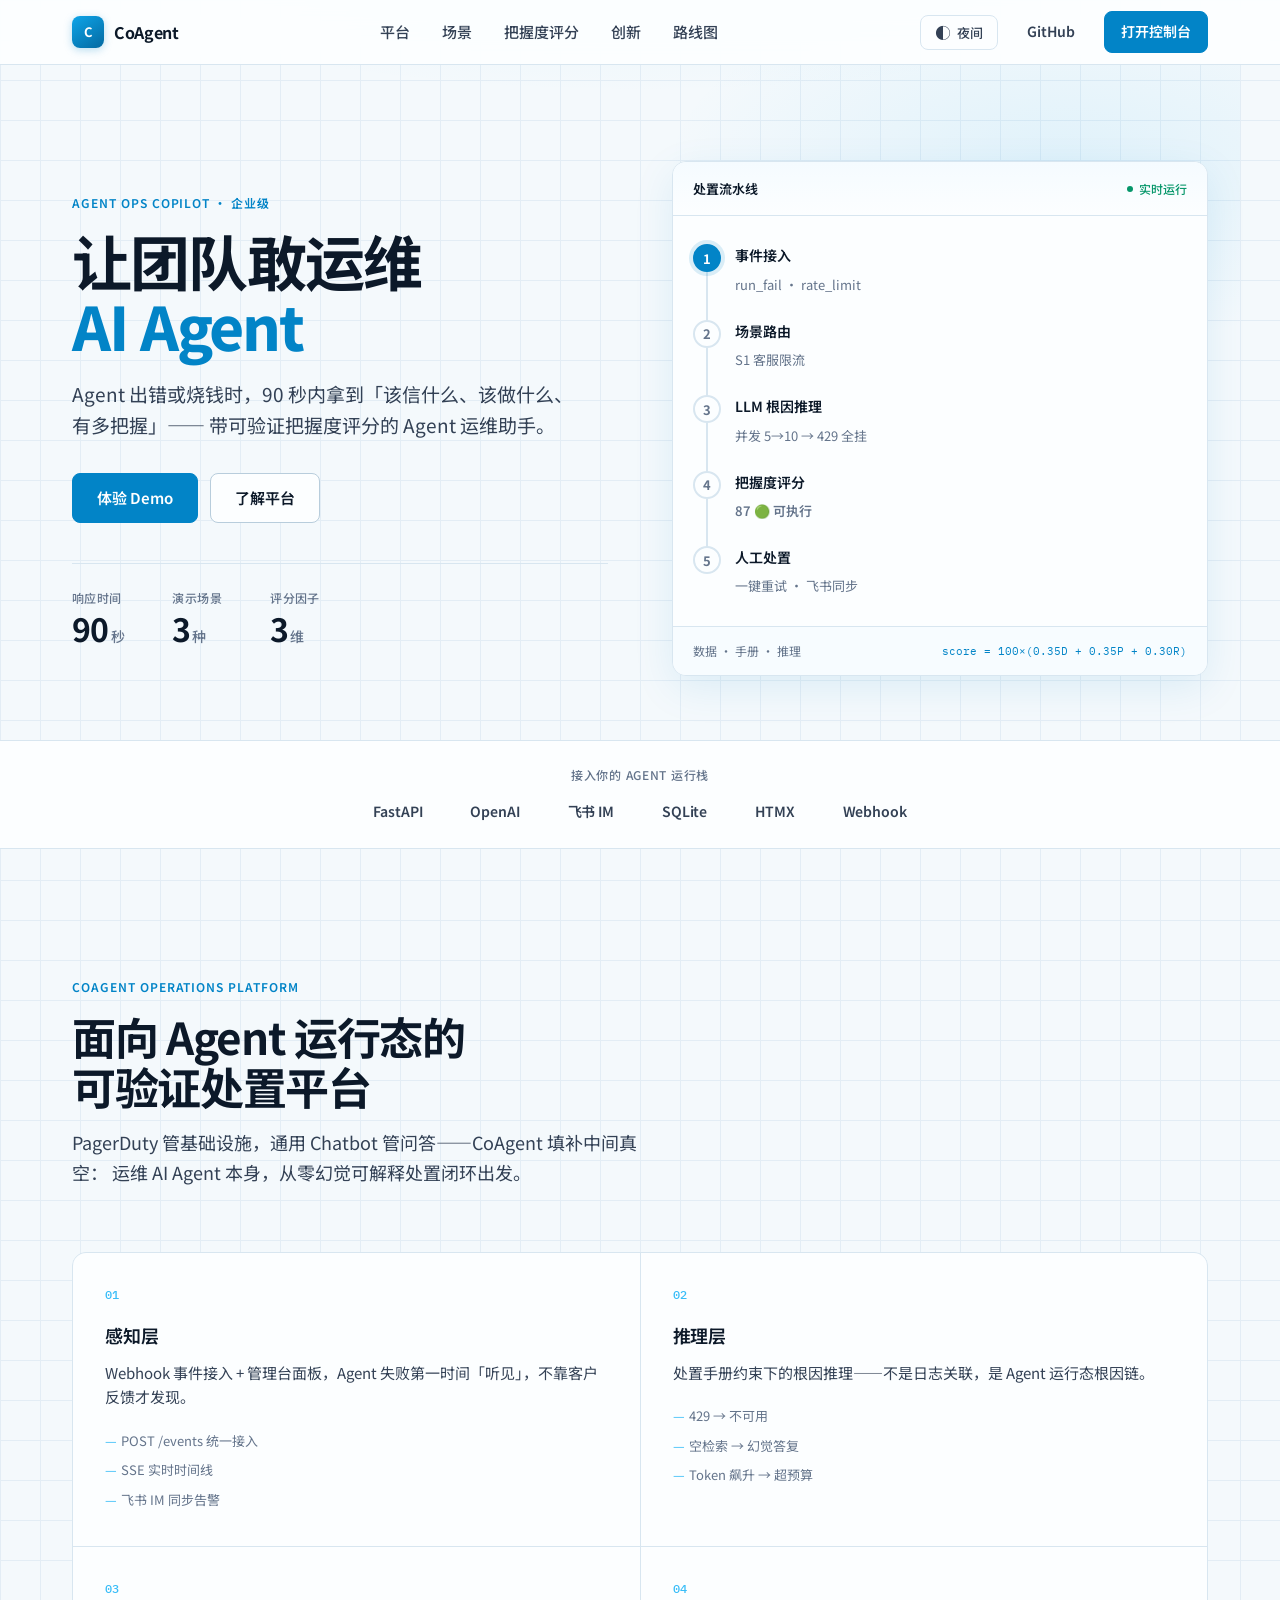
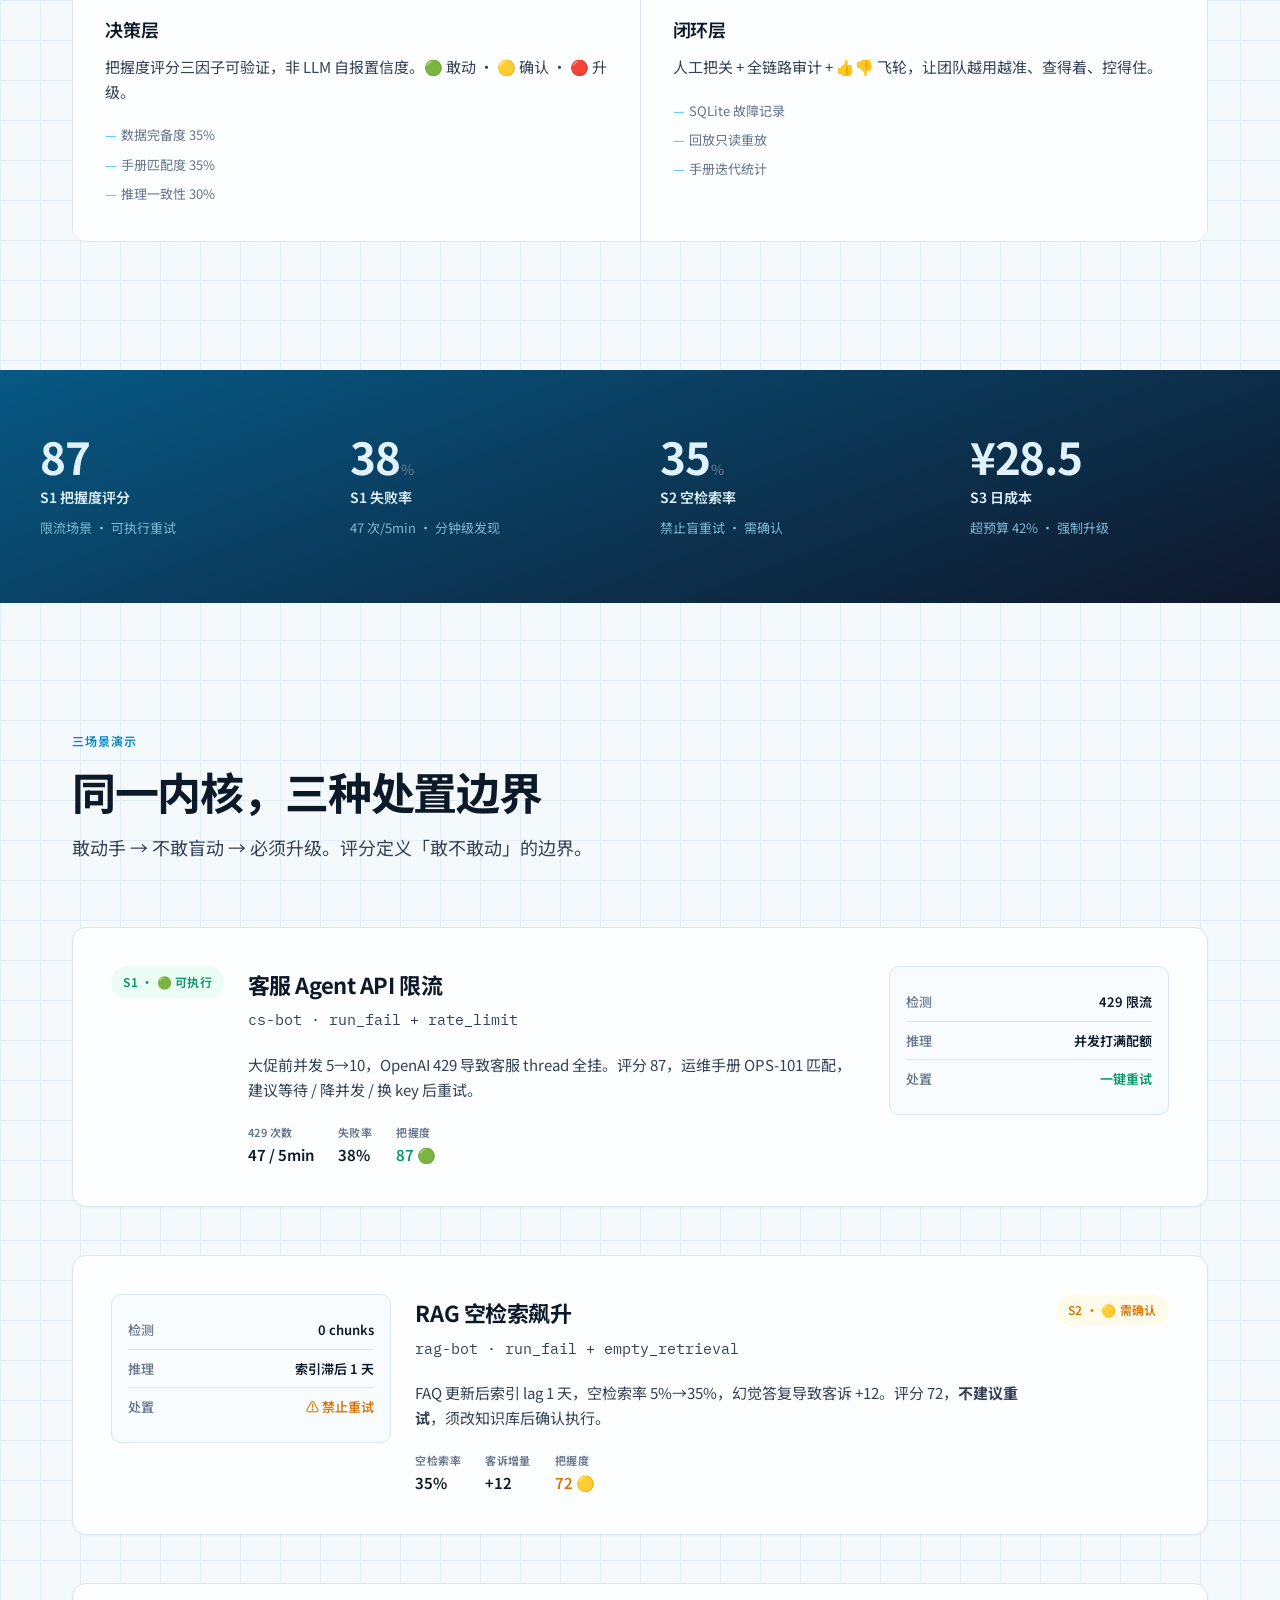
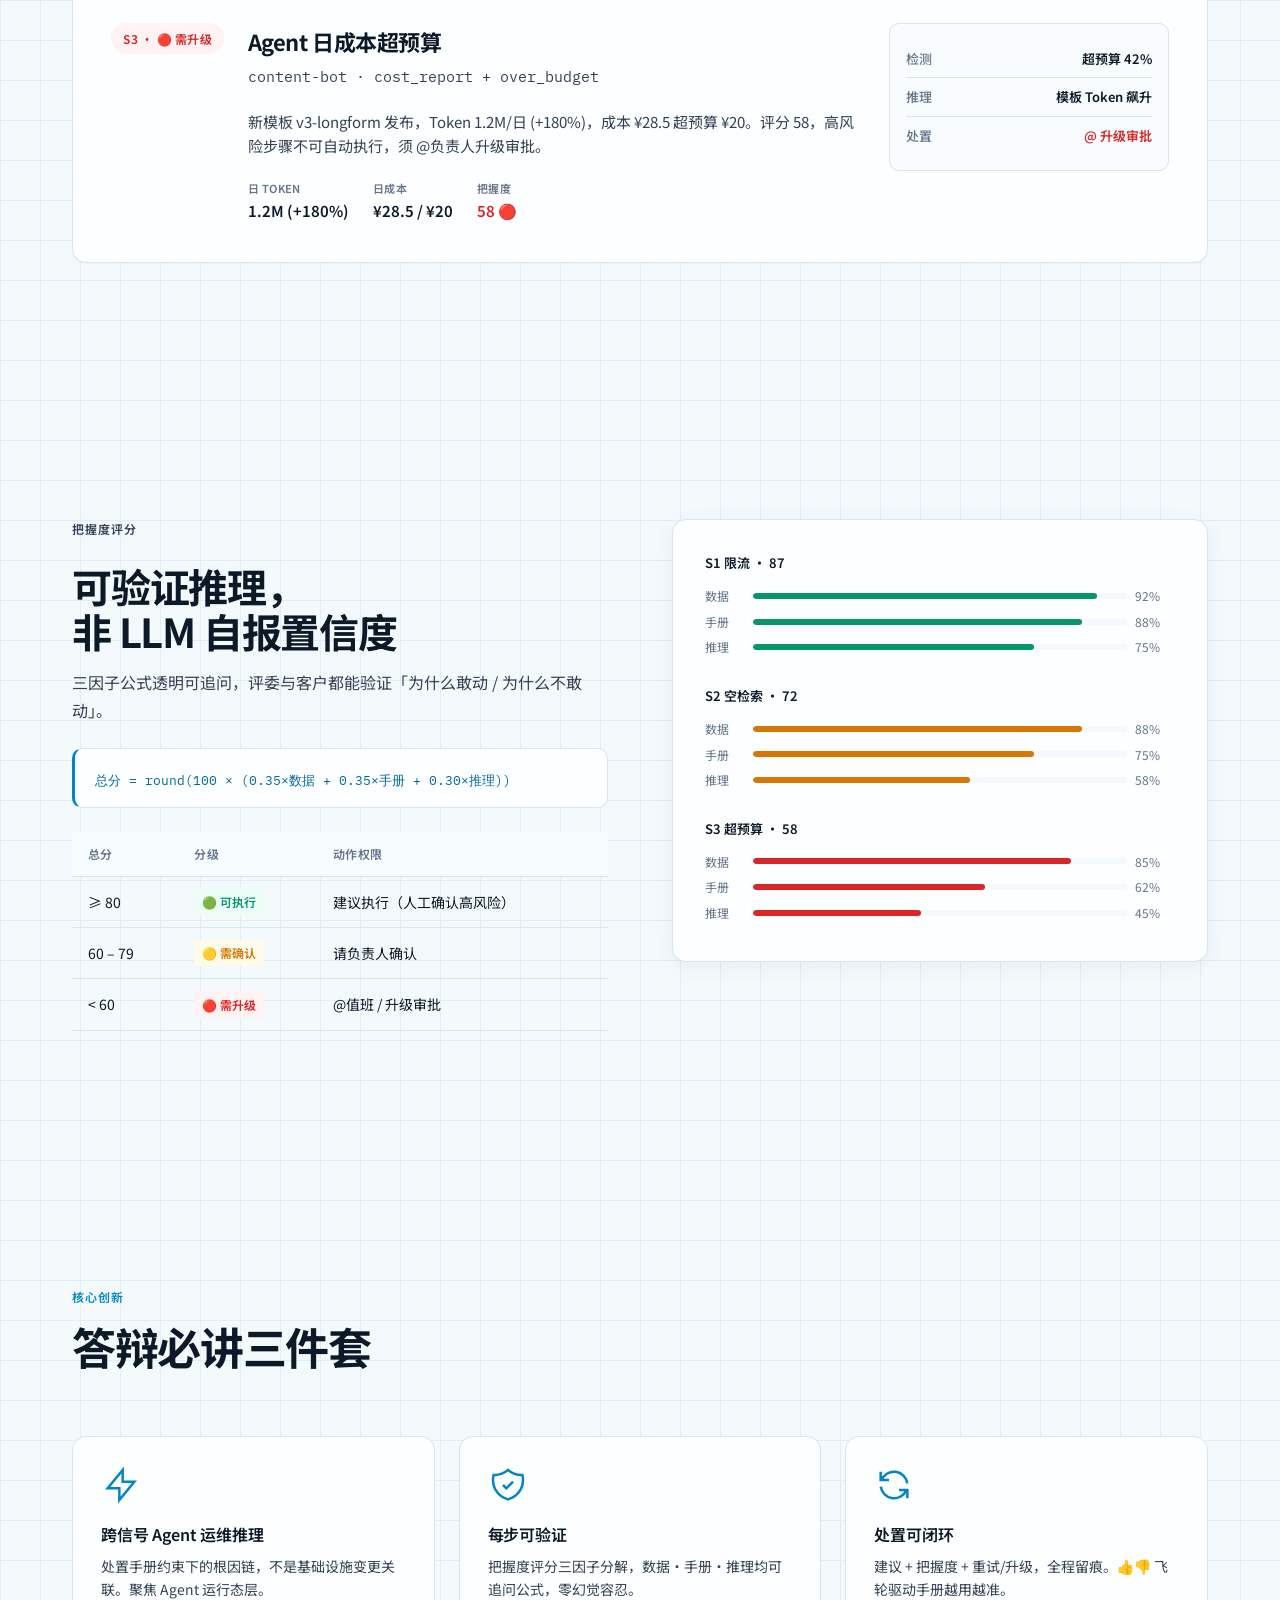
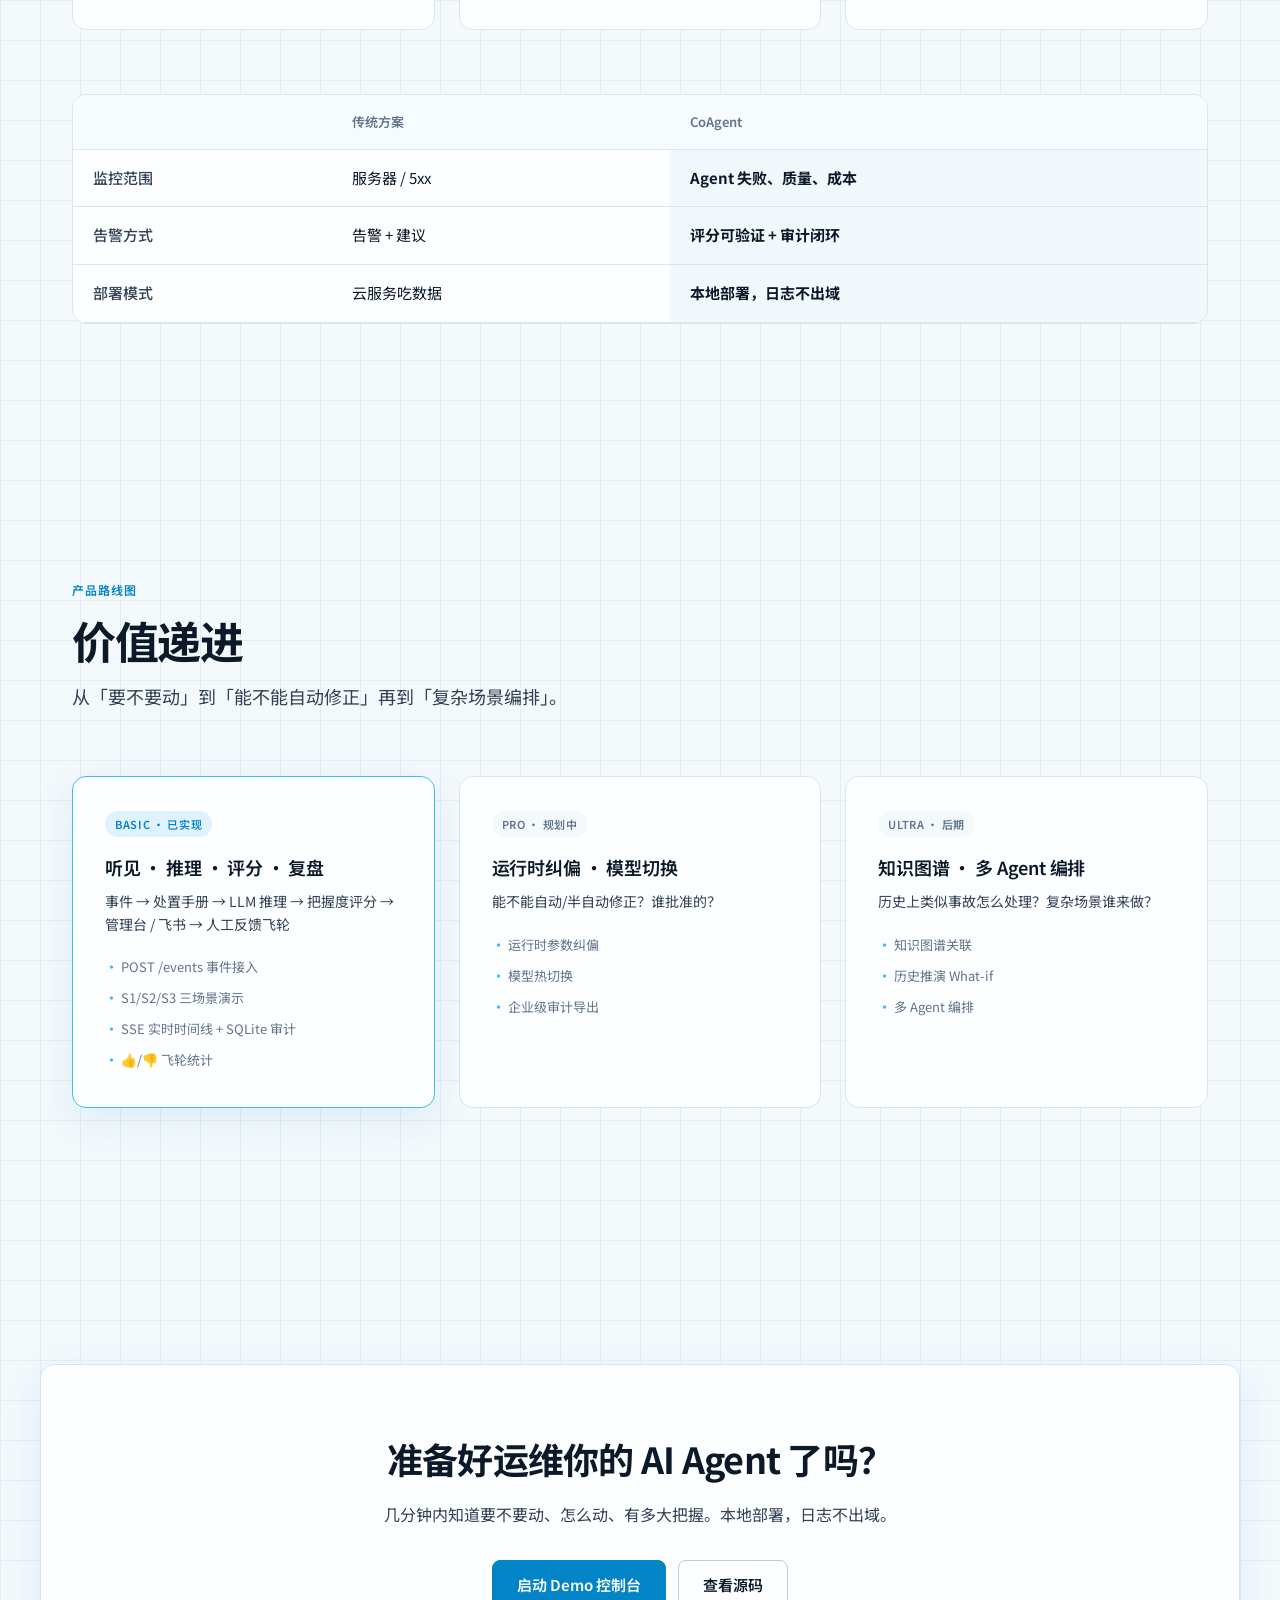
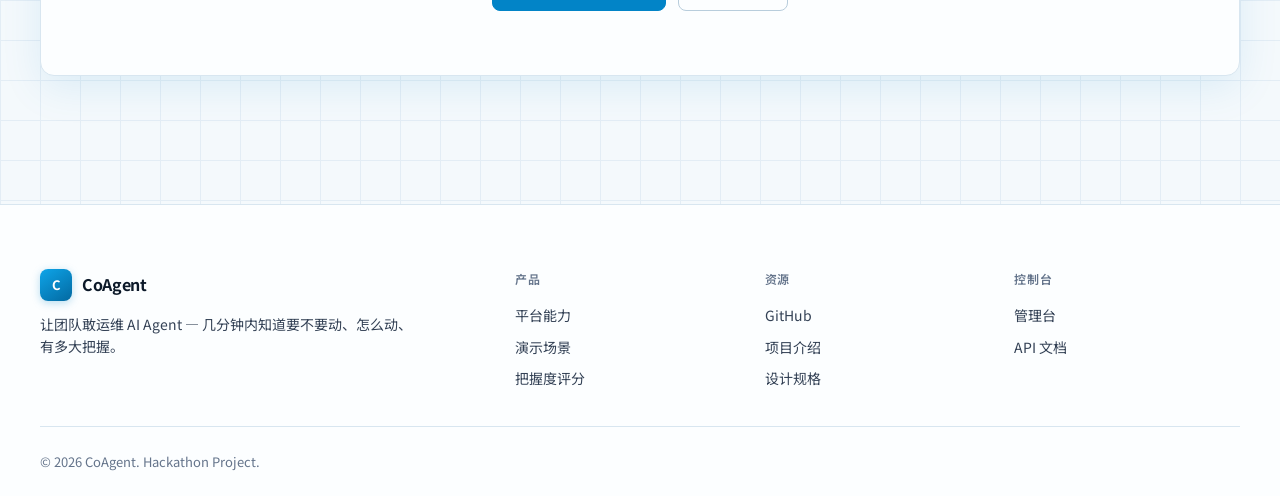
==== commit becf784e: "feat(ui): 优化可读性并支持昼夜模式，移除页头状态角标 改用 Noto Sans SC 与更大字号提升中文阅读体验；页头增加白天/夜间切换并持久化偏好；去掉右上角「流水线就绪」状态展示。  C" ====
--- a/website/index.html
+++ b/website/index.html
@@ -5,9 +5,10 @@
   <meta name="viewport" content="width=device-width, initial-scale=1.0">
   <meta name="description" content="CoAgent — Agent 出错或烧钱时，90 秒内拿到该信什么、该做什么、有多把握。面向企业的 Agent Ops Copilot。">
   <title>CoAgent — Agent Ops Copilot</title>
+  <script>(function(){try{var t=localStorage.getItem('coagent-theme');if(t)document.documentElement.setAttribute('data-theme',t);}catch(e){}})();</script>
   <link rel="preconnect" href="https://fonts.googleapis.com">
   <link rel="preconnect" href="https://fonts.gstatic.com" crossorigin>
-  <link href="https://fonts.googleapis.com/css2?family=IBM+Plex+Mono:wght@400;500&family=IBM+Plex+Sans:wght@400;500;600;700&display=swap" rel="stylesheet">
+  <link href="https://fonts.googleapis.com/css2?family=IBM+Plex+Mono:wght@400;500&family=Noto+Sans+SC:wght@400;500;600;700&display=swap" rel="stylesheet">
   <link rel="stylesheet" href="styles.css">
 </head>
 <body>
@@ -29,6 +30,10 @@
       </nav>
 
       <div class="header-actions">
+        <button type="button" class="theme-toggle" data-theme-toggle aria-label="切换显示模式" aria-pressed="false">
+          <span class="theme-toggle-icon" aria-hidden="true">◐</span>
+          <span class="theme-toggle-label">夜间</span>
+        </button>
         <a href="https://github.com/lurui1997/coagent" class="btn btn-ghost" target="_blank" rel="noopener">GitHub</a>
         <a href="http://localhost:8000/" class="btn btn-primary">打开控制台</a>
         <button class="nav-toggle" aria-label="打开菜单" aria-expanded="false" aria-controls="mobile-nav">
@@ -497,6 +502,7 @@
     </div>
   </footer>
 
+  <script src="theme.js"></script>
   <script src="script.js"></script>
 </body>
 </html>
--- a/website/styles.css
+++ b/website/styles.css
@@ -1,51 +1,109 @@
-/* CoAgent Marketing Site — Palantir enterprise clarity × PagerDuty product narrative */
+/* CoAgent Marketing — 天蓝科技 · 可读性优先 */
 
 :root {
-  --bg: #f6f5f8;
-  --bg-grid: #ebe8f2;
-  --surface: #ffffff;
-  --border: #e4e0ec;
-  --border-strong: #d0c9dc;
-  --text: #1a1523;
-  --text-secondary: #5c5470;
-  --text-muted: #8a8396;
-  --purple: #6d28d9;
-  --purple-dark: #5b21b6;
-  --purple-light: #ede9fe;
-  --purple-muted: #a78bfa;
+  color-scheme: light;
+
+  --brand-50: #f0f9ff;
+  --brand-100: #e0f2fe;
+  --brand-200: #bae6fd;
+  --brand-300: #7dd3fc;
+  --brand-400: #38bdf8;
+  --brand-500: #0ea5e9;
+  --brand-600: #0284c7;
+  --brand-700: #0369a1;
+  --brand-800: #075985;
+
+  --brand: var(--brand-600);
+  --brand-dark: var(--brand-700);
+  --brand-light: var(--brand-100);
+  --brand-muted: var(--brand-400);
+  --brand-glow: rgba(2, 132, 199, 0.08);
+  --brand-ring: rgba(14, 165, 233, 0.22);
+
+  --purple: var(--brand);
+  --purple-dark: var(--brand-dark);
+  --purple-light: var(--brand-light);
+  --purple-muted: var(--brand-muted);
+
+  --bg: #f4f9fc;
+  --bg-grid: #e3edf5;
+  --bg-radial: rgba(14, 165, 233, 0.07);
+  --surface: #fcfeff;
+  --border: #d8e6f0;
+  --border-strong: #b8cddc;
+  --text: #0c1929;
+  --text-secondary: #334155;
+  --text-muted: #64748b;
+  --header-bg: rgba(252, 254, 255, 0.94);
+
   --green: #059669;
   --green-bg: #ecfdf5;
   --amber: #d97706;
   --amber-bg: #fffbeb;
   --red: #dc2626;
   --red-bg: #fef2f2;
-  --shadow-sm: 0 1px 2px rgba(26, 21, 35, 0.04);
-  --shadow-md: 0 4px 24px rgba(26, 21, 35, 0.06);
-  --shadow-lg: 0 12px 48px rgba(109, 40, 217, 0.08);
+  --shadow-sm: 0 1px 2px rgba(7, 89, 133, 0.05);
+  --shadow-md: 0 4px 20px rgba(7, 89, 133, 0.07);
+  --shadow-lg: 0 12px 40px rgba(2, 132, 199, 0.1);
   --radius: 10px;
-  --radius-lg: 16px;
-  --font: "IBM Plex Sans", system-ui, sans-serif;
+  --radius-lg: 14px;
+  --font: "Noto Sans SC", "PingFang SC", "Microsoft YaHei", sans-serif;
   --font-mono: "IBM Plex Mono", ui-monospace, monospace;
+  --text-base: 1rem;
+  --text-sm: 0.9375rem;
+  --text-xs: 0.8125rem;
+  --leading: 1.65;
   --header-h: 64px;
   --section-gap: clamp(5rem, 10vw, 8rem);
   --content-max: 1200px;
   --ease-out: cubic-bezier(0.22, 1, 0.36, 1);
 }
 
+[data-theme="dark"] {
+  color-scheme: dark;
+
+  --bg: #0b141c;
+  --bg-grid: #1a2834;
+  --bg-radial: rgba(14, 165, 233, 0.06);
+  --surface: #121c26;
+  --border: #263645;
+  --border-strong: #3a5064;
+  --text: #e8f4fc;
+  --text-secondary: #b8cfe0;
+  --text-muted: #8aa8be;
+  --header-bg: rgba(18, 28, 38, 0.94);
+  --brand-glow: rgba(14, 165, 233, 0.14);
+  --brand-ring: rgba(56, 189, 248, 0.28);
+  --brand-light: rgba(14, 165, 233, 0.16);
+  --green-bg: rgba(5, 150, 105, 0.18);
+  --amber-bg: rgba(217, 119, 6, 0.18);
+  --red-bg: rgba(220, 38, 38, 0.18);
+  --shadow-sm: 0 1px 3px rgba(0, 0, 0, 0.25);
+  --shadow-md: 0 4px 20px rgba(0, 0, 0, 0.35);
+  --shadow-lg: 0 12px 40px rgba(0, 0, 0, 0.4);
+}
+
 *, *::before, *::after { box-sizing: border-box; margin: 0; padding: 0; }
 
-html { scroll-behavior: smooth; }
+html {
+  scroll-behavior: smooth;
+  font-size: 16px;
+}
 
 body {
   font-family: var(--font);
+  font-size: var(--text-base);
   background-color: var(--bg);
   background-image:
+    radial-gradient(ellipse 90% 60% at 50% -15%, var(--bg-radial), transparent 55%),
     linear-gradient(var(--bg-grid) 1px, transparent 1px),
     linear-gradient(90deg, var(--bg-grid) 1px, transparent 1px);
-  background-size: 32px 32px;
+  background-size: 100% 520px, 40px 40px, 40px 40px;
+  background-repeat: no-repeat, repeat, repeat;
   color: var(--text);
-  line-height: 1.6;
+  line-height: var(--leading);
   -webkit-font-smoothing: antialiased;
+  transition: background-color 0.25s var(--ease-out), color 0.25s var(--ease-out);
 }
 
 img, svg { display: block; max-width: 100%; }
@@ -79,8 +137,8 @@
   position: sticky;
   top: 0;
   z-index: 200;
-  background: rgba(255, 255, 255, 0.9);
-  backdrop-filter: blur(16px);
+  background: var(--header-bg);
+  backdrop-filter: blur(14px);
   border-bottom: 1px solid var(--border);
 }
 
@@ -105,7 +163,7 @@
 .brand-mark {
   width: 32px;
   height: 32px;
-  background: var(--purple);
+  background: linear-gradient(145deg, var(--brand-500) 0%, var(--brand-700) 100%);
   border-radius: 8px;
   display: grid;
   place-items: center;
@@ -113,11 +171,12 @@
   font-size: 0.8125rem;
   font-weight: 700;
   letter-spacing: -0.02em;
+  box-shadow: 0 2px 8px rgba(2, 132, 199, 0.28);
 }
 
 .brand-name {
   font-size: 1rem;
-  font-weight: 600;
+  font-weight: 700;
   letter-spacing: -0.02em;
 }
 
@@ -127,7 +186,7 @@
 }
 
 .nav-desktop a {
-  font-size: 0.875rem;
+  font-size: var(--text-sm);
   font-weight: 500;
   color: var(--text-secondary);
   transition: color 0.2s;
@@ -138,6 +197,32 @@
   display: flex;
   align-items: center;
   gap: 0.75rem;
+}
+
+.theme-toggle {
+  display: inline-flex;
+  align-items: center;
+  gap: 0.375rem;
+  padding: 0.4375rem 0.875rem;
+  font-family: var(--font);
+  font-size: var(--text-xs);
+  font-weight: 500;
+  color: var(--text-secondary);
+  background: var(--surface);
+  border: 1px solid var(--border);
+  border-radius: 8px;
+  cursor: pointer;
+  transition: border-color 0.2s var(--ease-out), color 0.2s var(--ease-out);
+}
+
+.theme-toggle:hover {
+  border-color: var(--brand-muted);
+  color: var(--brand);
+}
+
+.theme-toggle-icon {
+  font-size: 1rem;
+  line-height: 1;
 }
 
 .nav-toggle {
@@ -246,9 +331,18 @@
 
 /* ── Hero ── */
 .hero {
+  position: relative;
   padding: clamp(3rem, 8vw, 6rem) clamp(1.25rem, 4vw, 2rem) clamp(2rem, 5vw, 4rem);
   max-width: var(--content-max);
   margin: 0 auto;
+}
+
+.hero::before {
+  content: "";
+  position: absolute;
+  inset: 0;
+  background: radial-gradient(ellipse 55% 45% at 85% 15%, rgba(14, 165, 233, 0.09), transparent 60%);
+  pointer-events: none;
 }
 
 .hero-grid {
@@ -270,14 +364,15 @@
 }
 
 .hero-accent {
-  color: var(--purple);
+  color: var(--brand);
+  font-weight: 800;
 }
 
 .hero-lead {
-  font-size: clamp(1rem, 2vw, 1.125rem);
+  font-size: clamp(1.0625rem, 2vw, 1.1875rem);
   color: var(--text-secondary);
   max-width: 32rem;
-  line-height: 1.7;
+  line-height: var(--leading);
   margin-bottom: 2rem;
 }
 
@@ -333,7 +428,7 @@
   align-items: center;
   padding: 1rem 1.25rem;
   border-bottom: 1px solid var(--border);
-  background: linear-gradient(180deg, #faf9fc 0%, var(--surface) 100%);
+  background: linear-gradient(180deg, color-mix(in srgb, var(--brand-50) 60%, var(--surface)) 0%, var(--surface) 100%);
 }
 
 .pipeline-label {
@@ -415,7 +510,7 @@
   border-color: var(--purple);
   background: var(--purple);
   color: #fff;
-  box-shadow: 0 0 0 4px rgba(109, 40, 217, 0.15);
+  box-shadow: 0 0 0 4px rgba(2, 132, 199, 0.14);
 }
 
 .step strong {
@@ -435,7 +530,7 @@
 .pipeline-footer {
   padding: 0.875rem 1.25rem;
   border-top: 1px solid var(--border);
-  background: #faf9fc;
+  background: color-mix(in srgb, var(--brand-50) 40%, var(--surface));
   display: flex;
   flex-wrap: wrap;
   justify-content: space-between;
@@ -565,10 +660,10 @@
   color: var(--purple-muted);
 }
 
-/* Metrics */
+/* Metrics — 深空蓝数据带 */
 .metrics {
-  background: var(--text);
-  color: #f0edf5;
+  background: linear-gradient(160deg, var(--brand-800) 0%, #0f172a 100%);
+  color: #e0f2fe;
   padding: clamp(2.5rem, 5vw, 4rem) clamp(1.25rem, 4vw, 2rem);
 }
 
@@ -606,7 +701,7 @@
 
 .metric-desc {
   font-size: 0.8125rem;
-  color: #a89fb8;
+  color: #7eb8d4;
 }
 
 /* Scenarios */
@@ -689,7 +784,7 @@
 }
 
 .mini-timeline {
-  background: #faf9fc;
+  background: color-mix(in srgb, var(--brand-50) 35%, var(--surface));
   border: 1px solid var(--border);
   border-radius: var(--radius);
   padding: 1rem;
@@ -738,7 +833,7 @@
 .formula-block {
   background: var(--surface);
   border: 1px solid var(--border);
-  border-left: 3px solid var(--purple);
+  border-left: 3px solid var(--brand);
   border-radius: var(--radius);
   padding: 1rem 1.25rem;
   margin-bottom: 1.5rem;
@@ -770,7 +865,7 @@
   text-transform: uppercase;
   letter-spacing: 0.04em;
   color: var(--text-muted);
-  background: #faf9fc;
+  background: color-mix(in srgb, var(--brand-50) 50%, var(--surface));
 }
 
 .pill {
@@ -896,10 +991,10 @@
 }
 
 .compare-table th {
-  font-size: 0.8125rem;
-  font-weight: 600;
-  color: var(--text-muted);
-  background: #faf9fc;
+  font-size: var(--text-xs);
+  font-weight: 600;
+  color: var(--text-muted);
+  background: color-mix(in srgb, var(--brand-50) 50%, var(--surface));
 }
 
 .compare-table td:first-child {
@@ -908,7 +1003,7 @@
 }
 
 .compare-table td:last-child {
-  background: rgba(109, 40, 217, 0.03);
+  background: rgba(2, 132, 199, 0.04);
 }
 
 /* Roadmap */
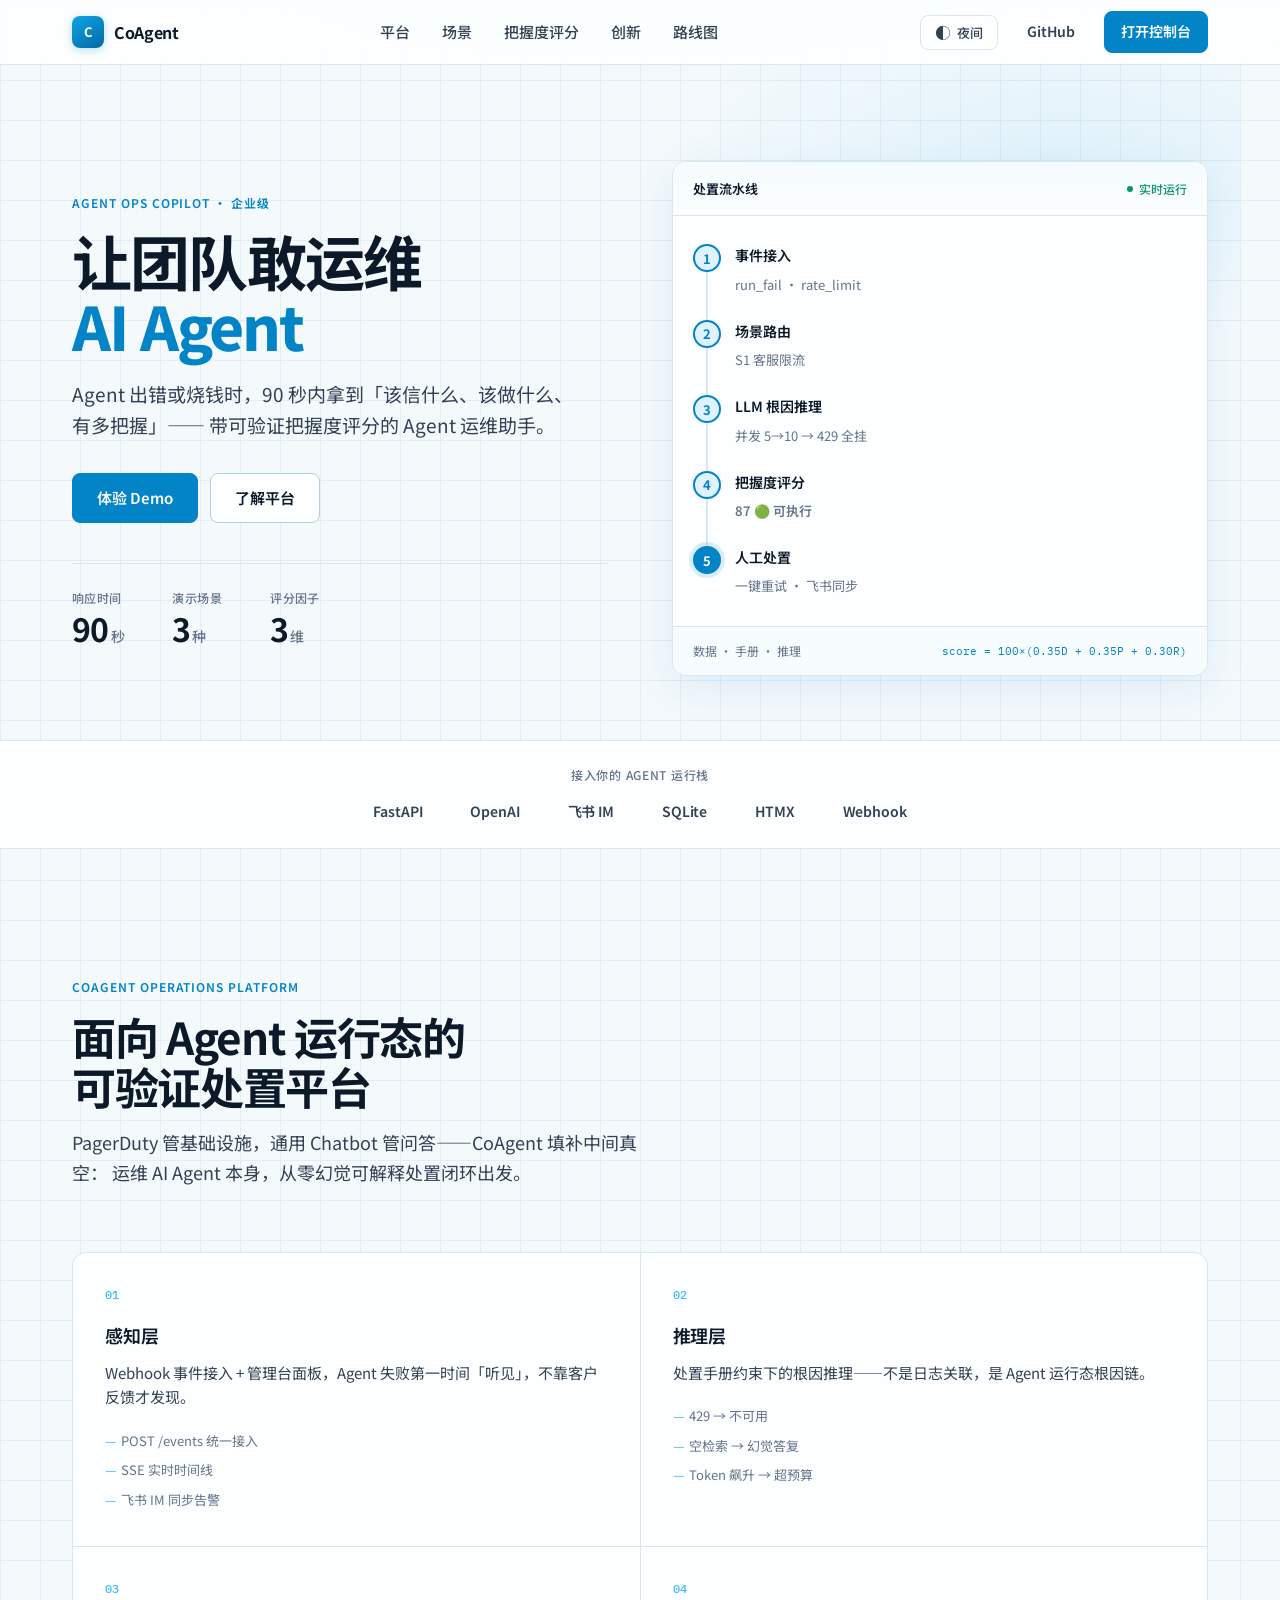
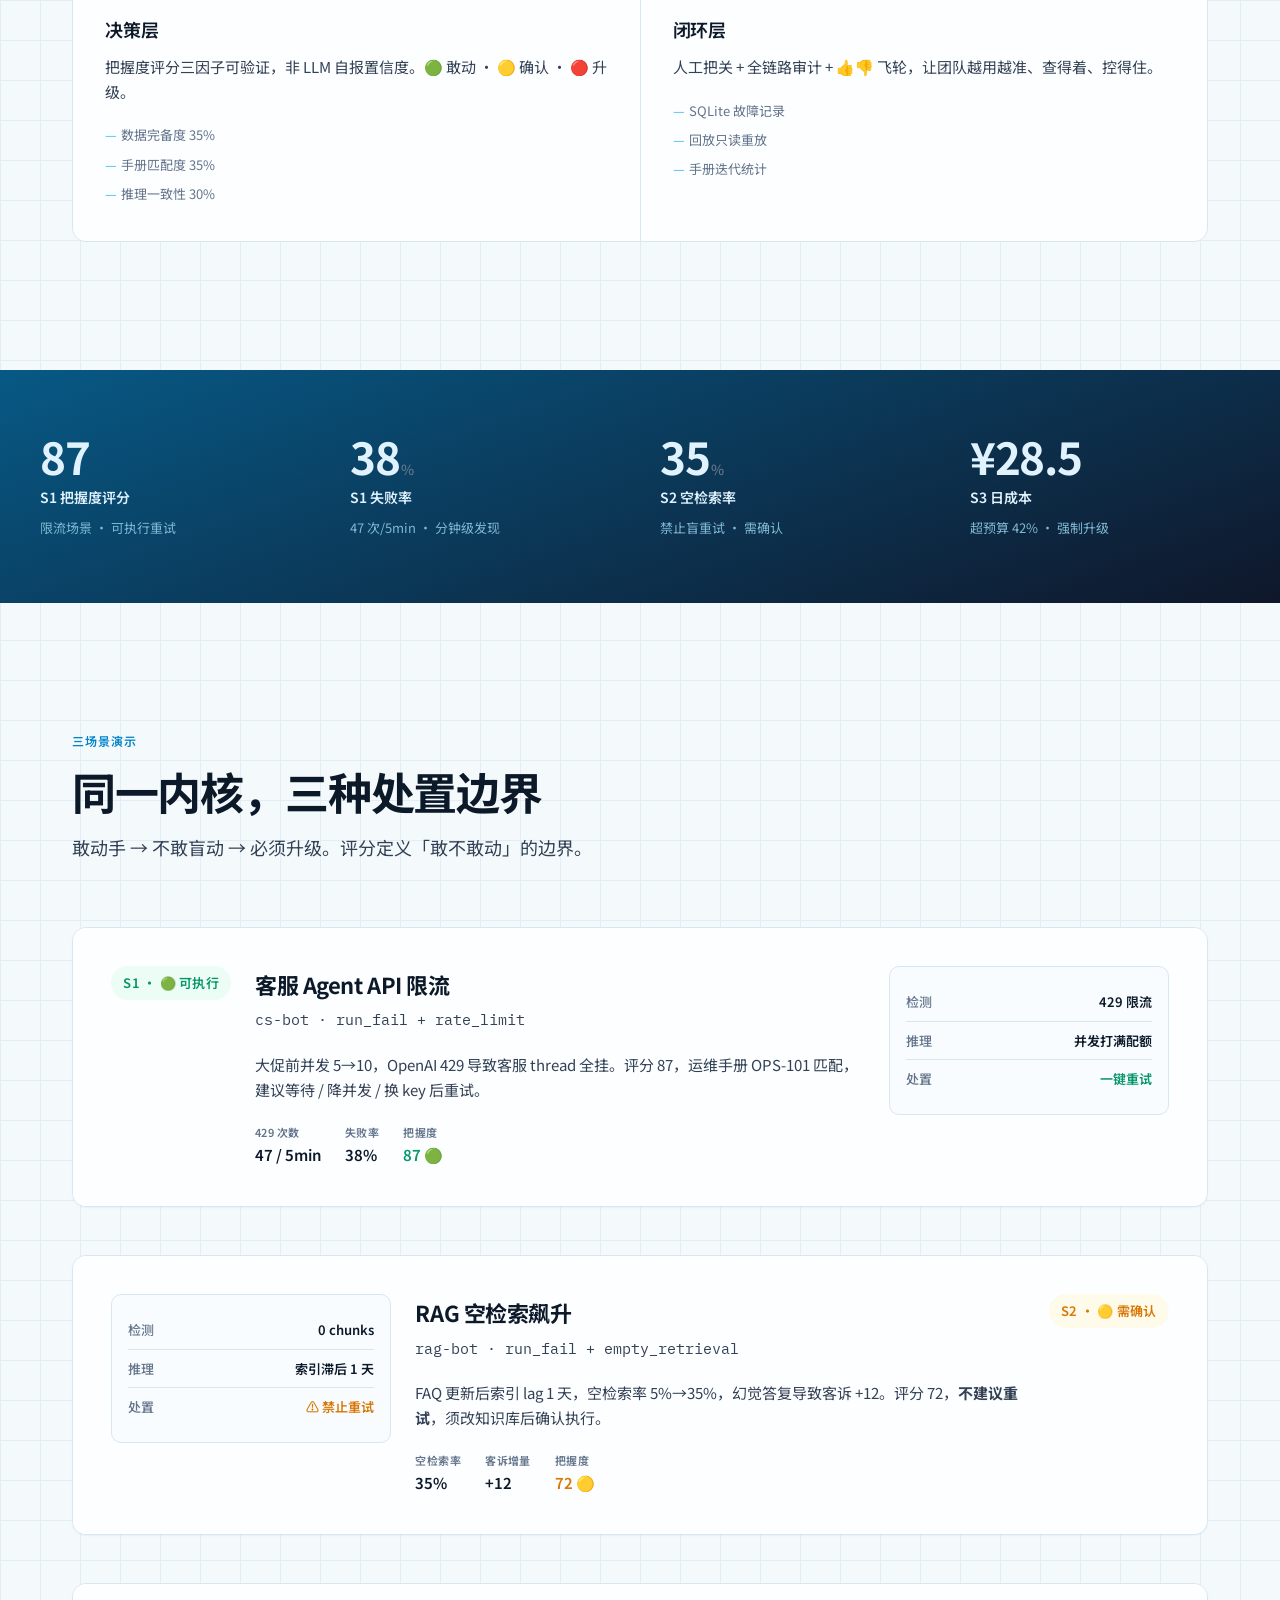
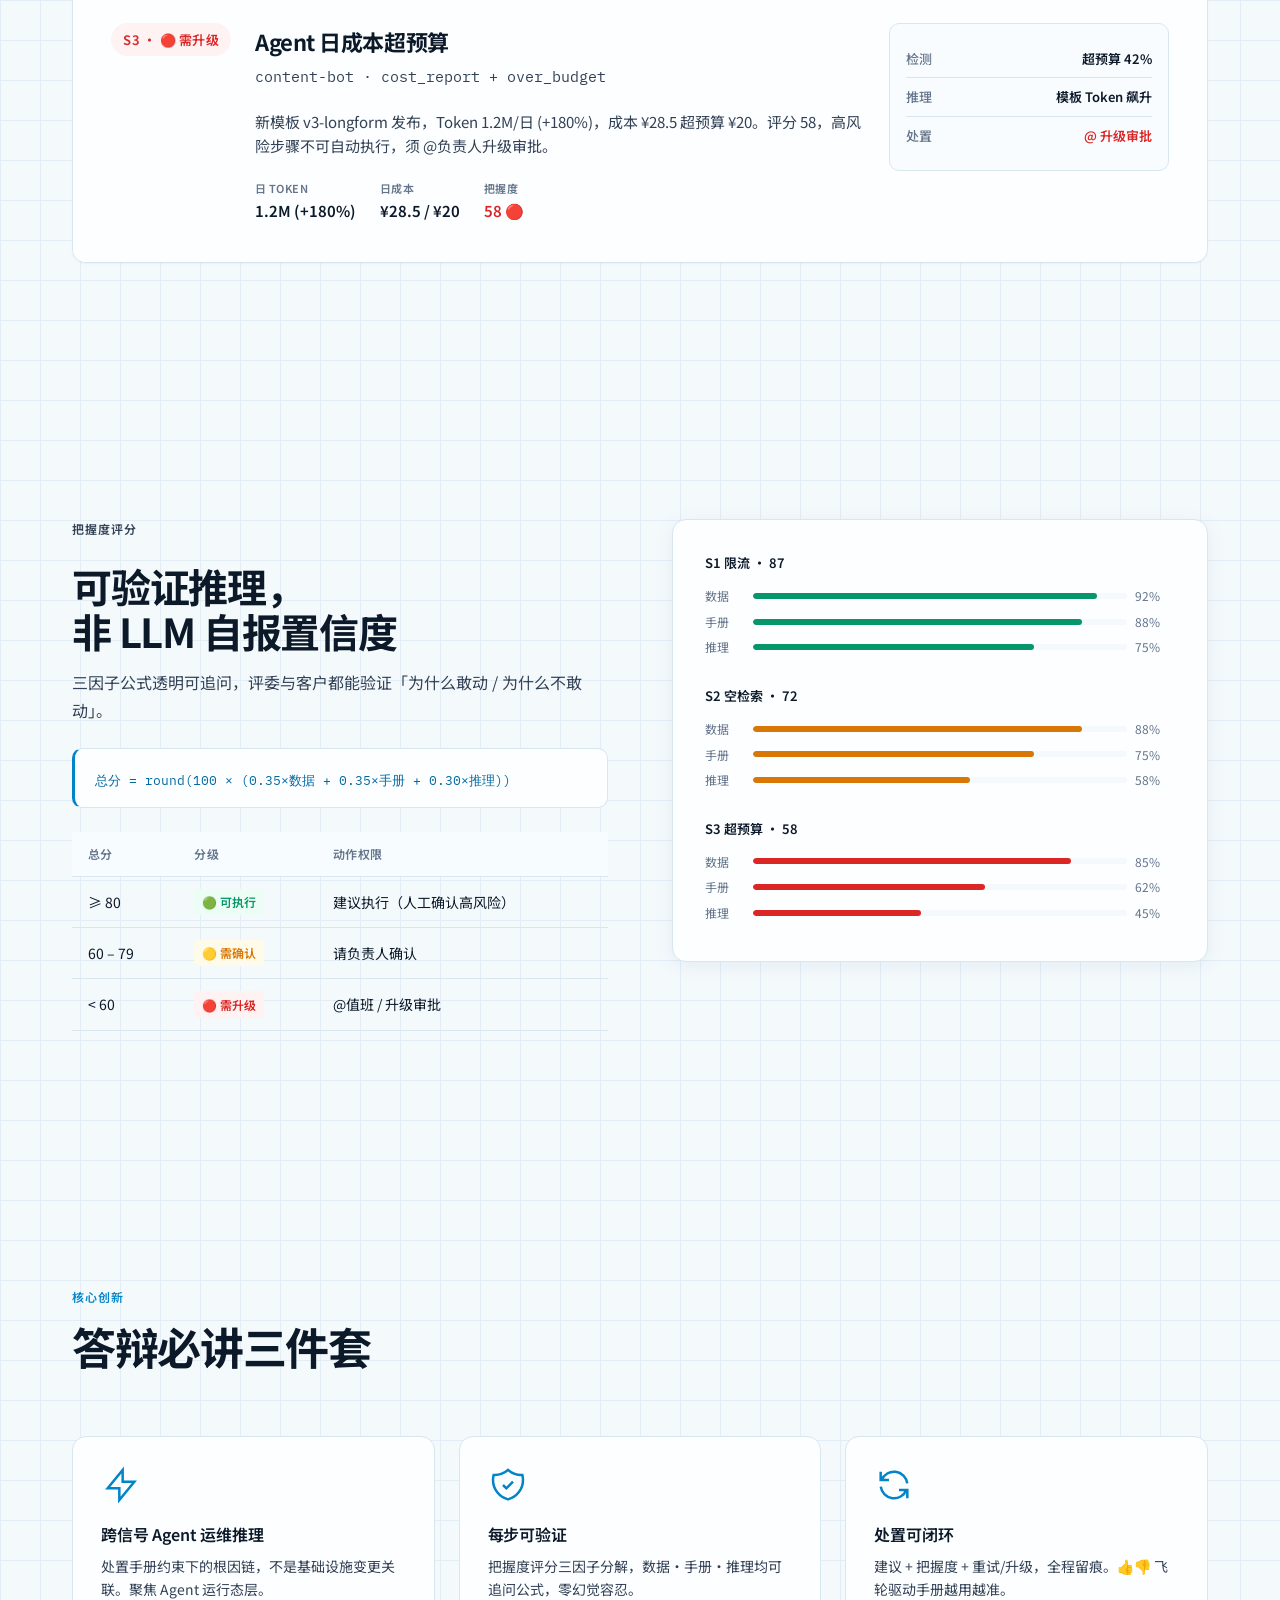
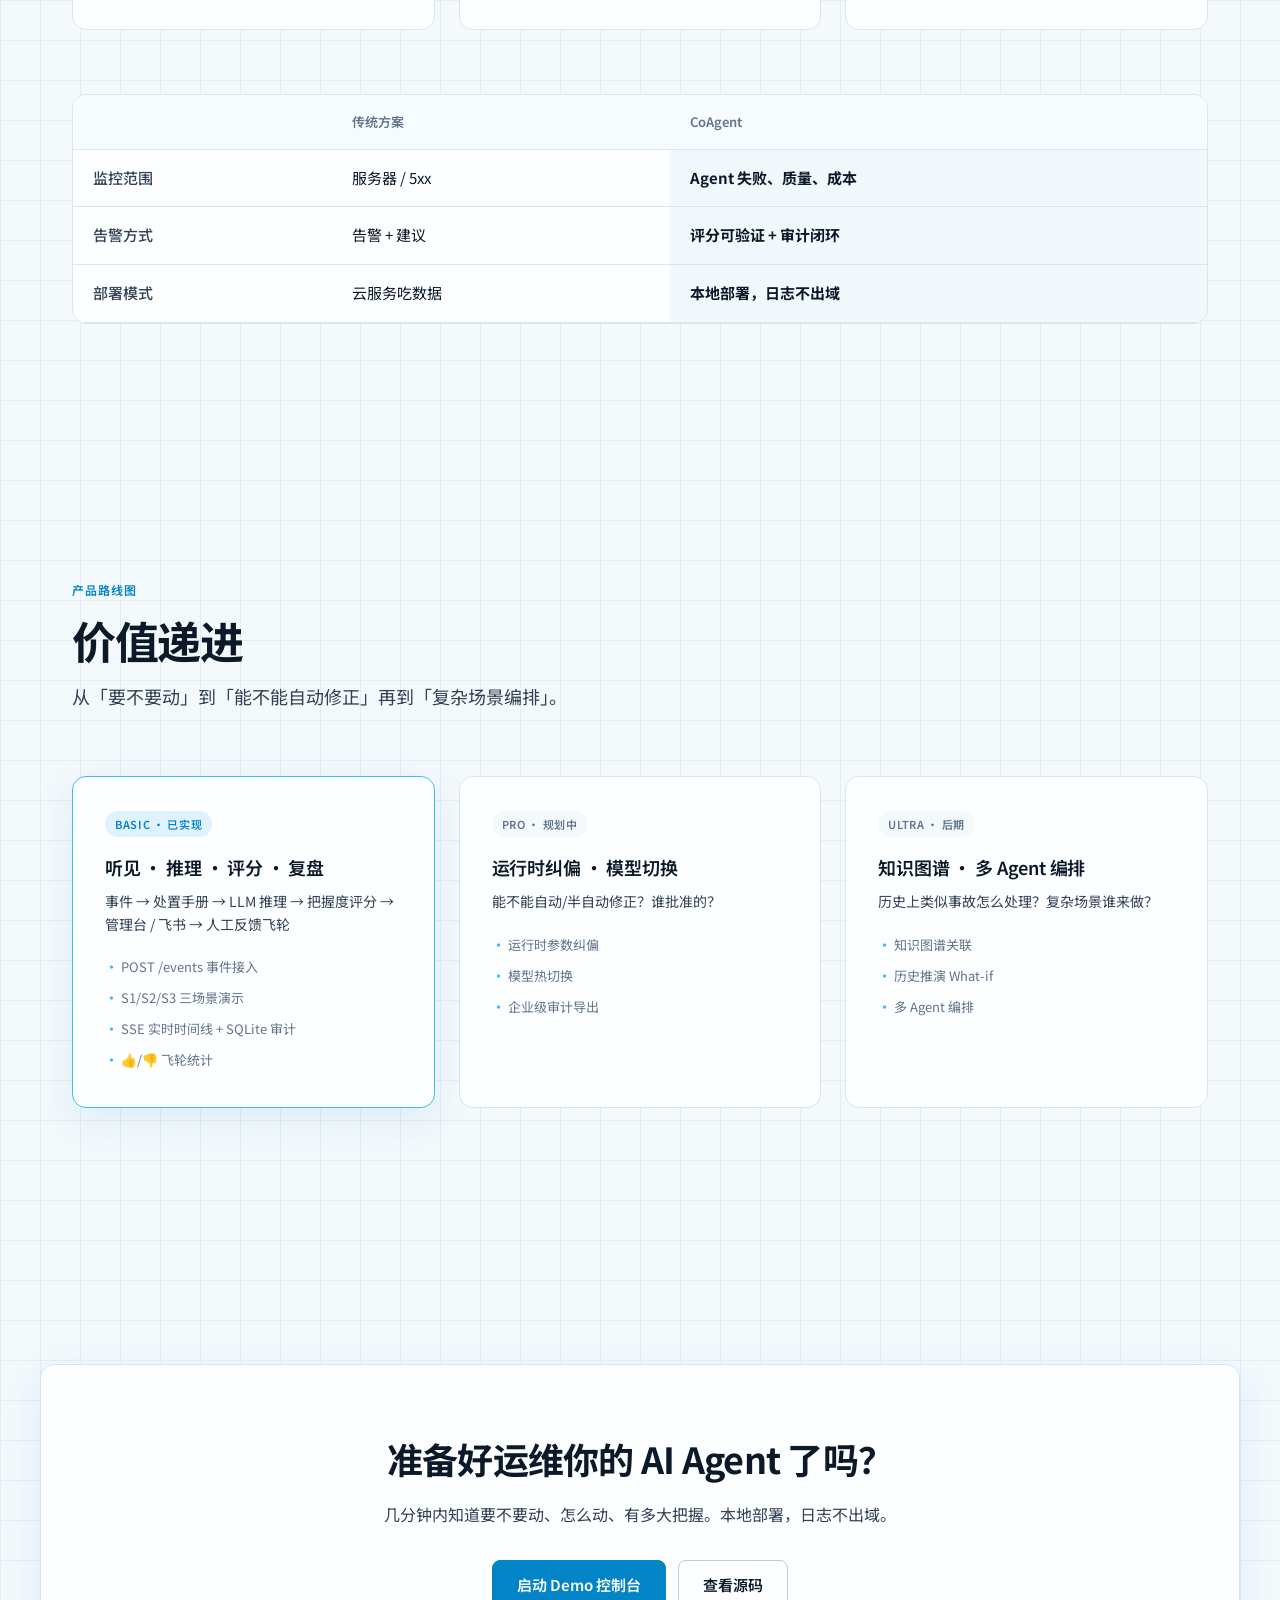
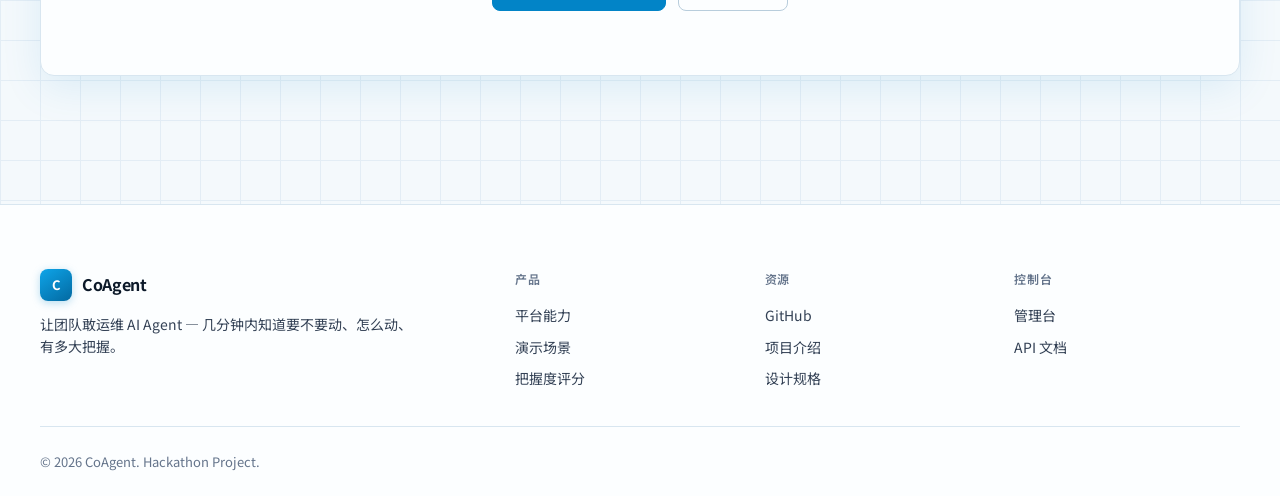
==== commit 55fdcf2e: "feat: 统一东八区时间，完善场景图表与飞轮审计联动 新增 timeutil 模块，数据库/SSE/时间线写入与展示均使用 UTC+8；飞轮增加反馈历史并跳转企业审计故障详情；场景卡片图表放大并添加" ====
--- a/website/index.html
+++ b/website/index.html
@@ -238,7 +238,9 @@
       </div>
 
       <div class="scenario-list">
-        <article class="scenario reveal">
+        <article class="scenario reveal s1">
+          <div class="scenario-bg" aria-hidden="true"></div>
+          <div class="scenario-inner">
           <div class="scenario-badge green">S1 · 🟢 可执行</div>
           <div class="scenario-content">
             <h3>客服 Agent API 限流</h3>
@@ -257,9 +259,12 @@
               <div class="tl-item highlight"><span>处置</span><span>一键重试</span></div>
             </div>
           </div>
-        </article>
-
-        <article class="scenario scenario-reverse reveal">
+          </div>
+        </article>
+
+        <article class="scenario scenario-reverse reveal s2">
+          <div class="scenario-bg" aria-hidden="true"></div>
+          <div class="scenario-inner">
           <div class="scenario-badge amber">S2 · 🟡 需确认</div>
           <div class="scenario-content">
             <h3>RAG 空检索飙升</h3>
@@ -278,9 +283,12 @@
               <div class="tl-item warn"><span>处置</span><span>⚠ 禁止重试</span></div>
             </div>
           </div>
-        </article>
-
-        <article class="scenario reveal">
+          </div>
+        </article>
+
+        <article class="scenario reveal s3">
+          <div class="scenario-bg" aria-hidden="true"></div>
+          <div class="scenario-inner">
           <div class="scenario-badge red">S3 · 🔴 需升级</div>
           <div class="scenario-content">
             <h3>Agent 日成本超预算</h3>
@@ -298,6 +306,7 @@
               <div class="tl-item"><span>推理</span><span>模板 Token 飙升</span></div>
               <div class="tl-item danger"><span>处置</span><span>@ 升级审批</span></div>
             </div>
+          </div>
           </div>
         </article>
       </div>
--- a/website/styles.css
+++ b/website/styles.css
@@ -704,7 +704,7 @@
   color: #7eb8d4;
 }
 
-/* Scenarios */
+/* Scenarios · 图表背景 */
 .scenario-list {
   display: flex;
   flex-direction: column;
@@ -712,30 +712,65 @@
 }
 
 .scenario {
+  position: relative;
+  overflow: hidden;
+  padding: 0;
+  background: var(--surface);
+  border: 1px solid var(--border);
+  border-radius: var(--radius-lg);
+  box-shadow: var(--shadow-sm);
+}
+
+.scenario-bg {
+  position: absolute;
+  inset: 0;
+  background-size: cover;
+  background-position: center right;
+  background-repeat: no-repeat;
+  opacity: 0.38;
+  pointer-events: none;
+}
+
+.scenario.s1 .scenario-bg { background-image: url('images/scenario-s1.svg'); }
+.scenario.s2 .scenario-bg { background-image: url('images/scenario-s2.svg'); }
+.scenario.s3 .scenario-bg { background-image: url('images/scenario-s3.svg'); }
+
+.scenario::after {
+  content: "";
+  position: absolute;
+  inset: 0;
+  background: linear-gradient(100deg, var(--surface) 45%, color-mix(in srgb, var(--surface) 68%, transparent));
+  pointer-events: none;
+}
+
+[data-theme="dark"] .scenario::after {
+  background: linear-gradient(100deg, var(--surface) 40%, color-mix(in srgb, var(--surface) 52%, transparent));
+}
+
+.scenario-inner {
+  position: relative;
+  z-index: 1;
   display: grid;
   gap: 1.5rem;
   align-items: start;
   padding: clamp(1.5rem, 3vw, 2.5rem);
-  background: var(--surface);
-  border: 1px solid var(--border);
-  border-radius: var(--radius-lg);
-  box-shadow: var(--shadow-sm);
 }
 
 @media (min-width: 800px) {
-  .scenario { grid-template-columns: auto 1fr 280px; }
-  .scenario-reverse { direction: rtl; }
-  .scenario-reverse > * { direction: ltr; }
+  .scenario-inner { grid-template-columns: auto 1fr 280px; }
+  .scenario-reverse .scenario-inner { direction: rtl; }
+  .scenario-reverse .scenario-inner > * { direction: ltr; }
 }
 
 .scenario-badge {
-  font-size: 0.75rem;
+  font-size: var(--text-xs);
   font-weight: 600;
   letter-spacing: 0.02em;
   padding: 0.375rem 0.75rem;
   border-radius: 999px;
   white-space: nowrap;
   align-self: start;
+  backdrop-filter: blur(6px);
 }
 
 .scenario-badge.green { background: var(--green-bg); color: var(--green); }
@@ -781,6 +816,10 @@
 .scenario-facts dd {
   font-size: 0.9375rem;
   font-weight: 600;
+}
+
+.scenario-visual {
+  backdrop-filter: blur(4px);
 }
 
 .mini-timeline {
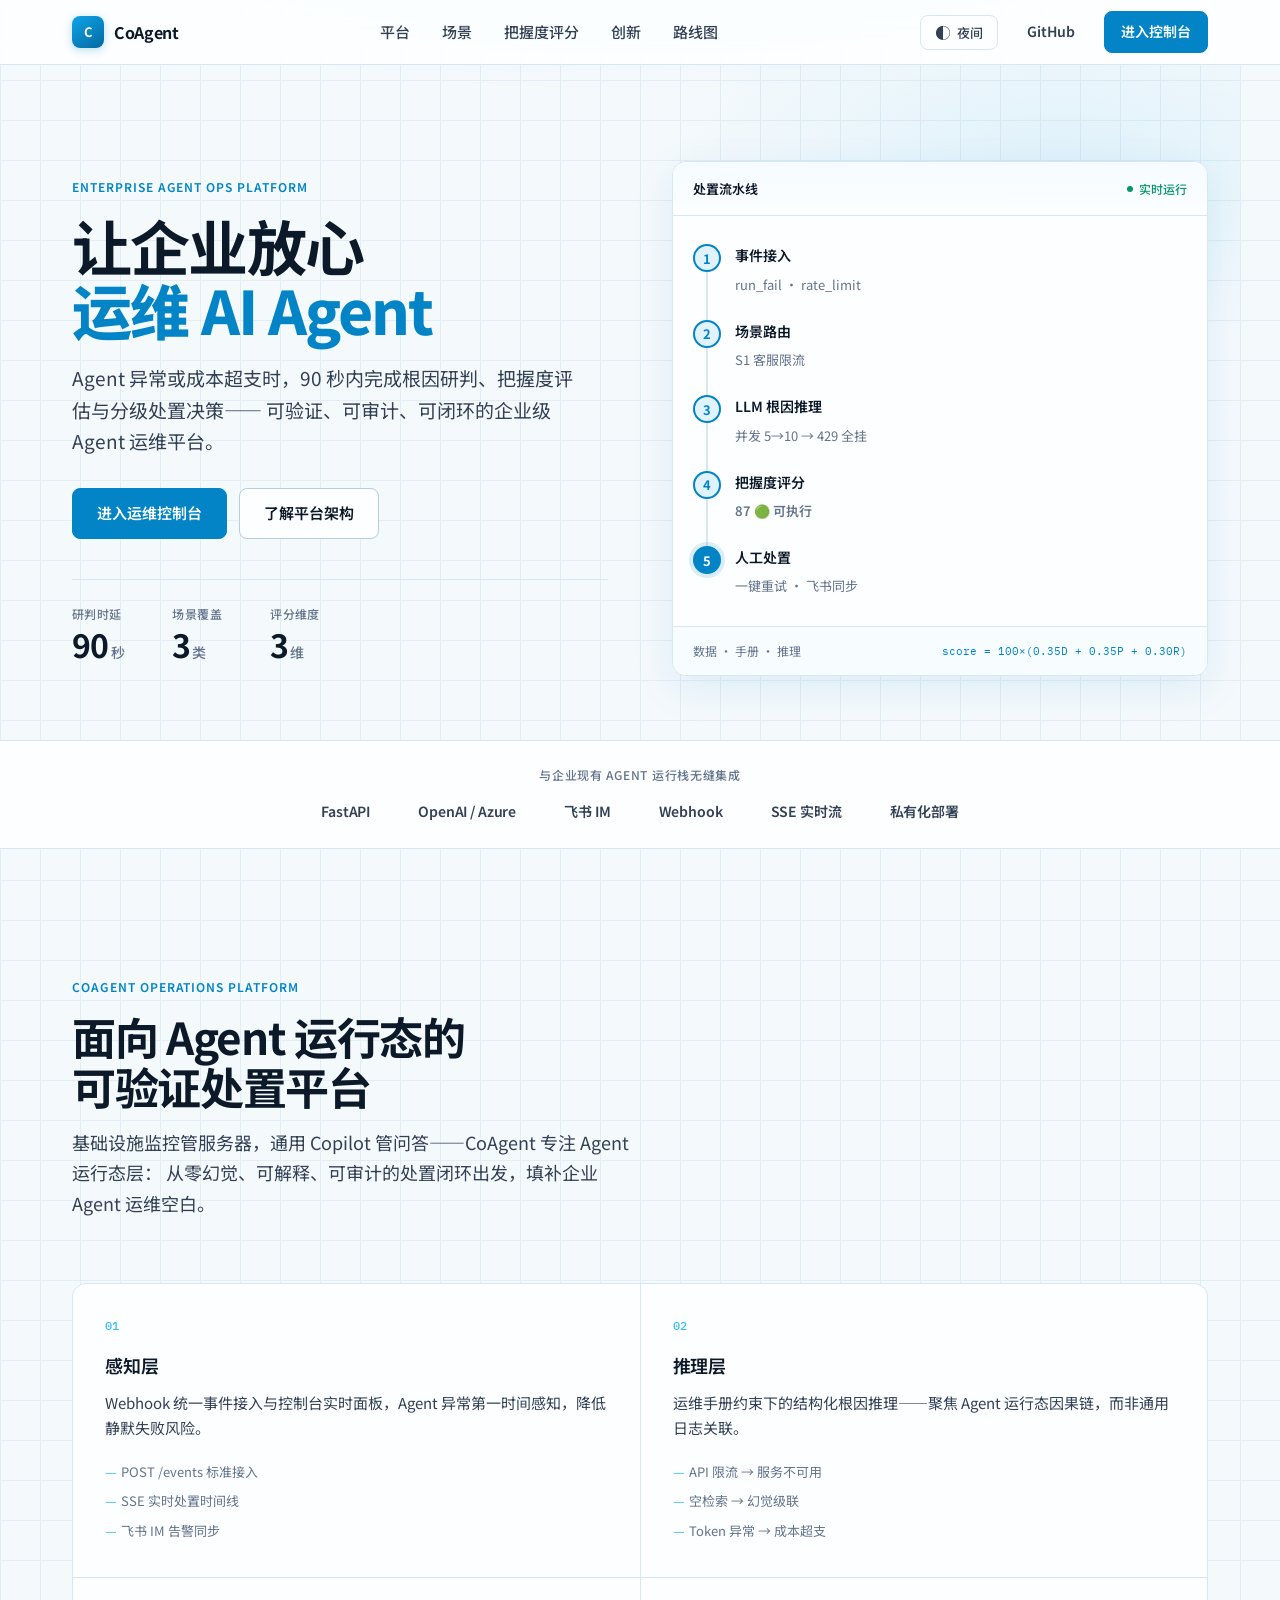
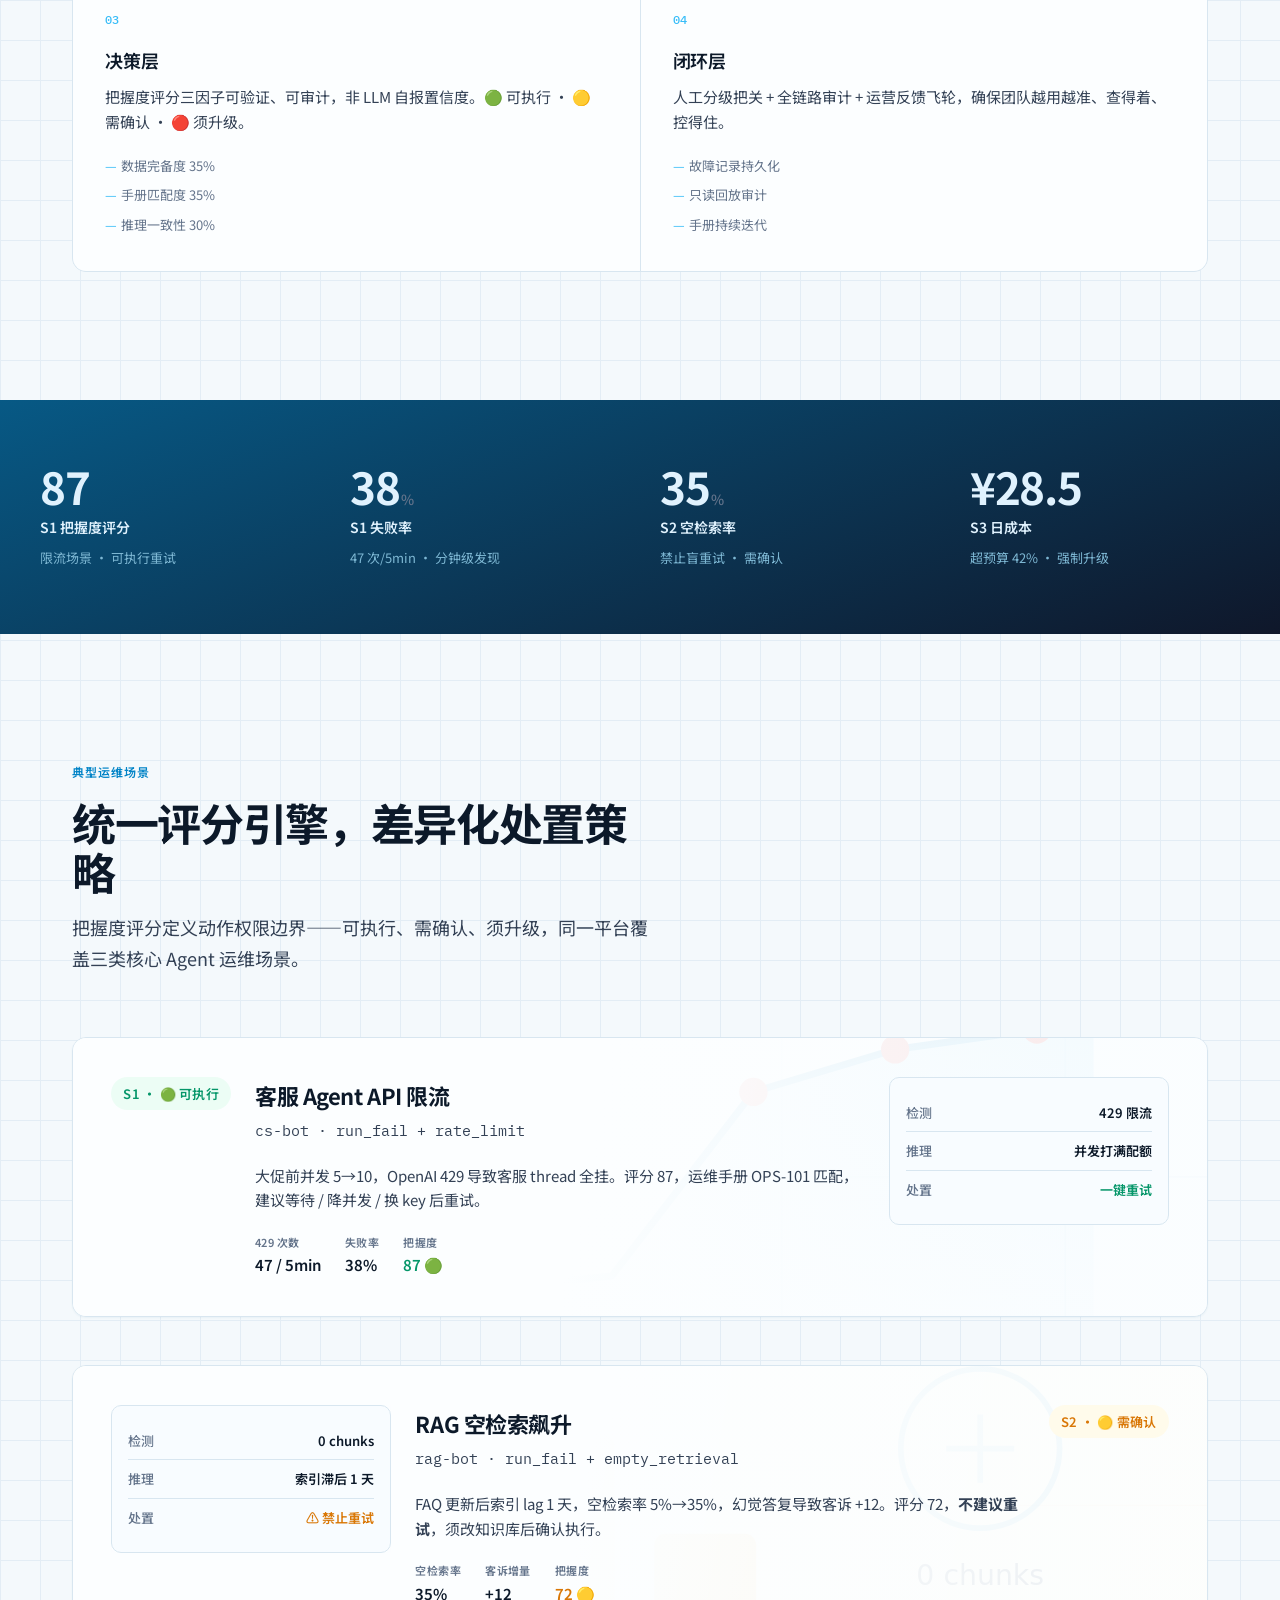
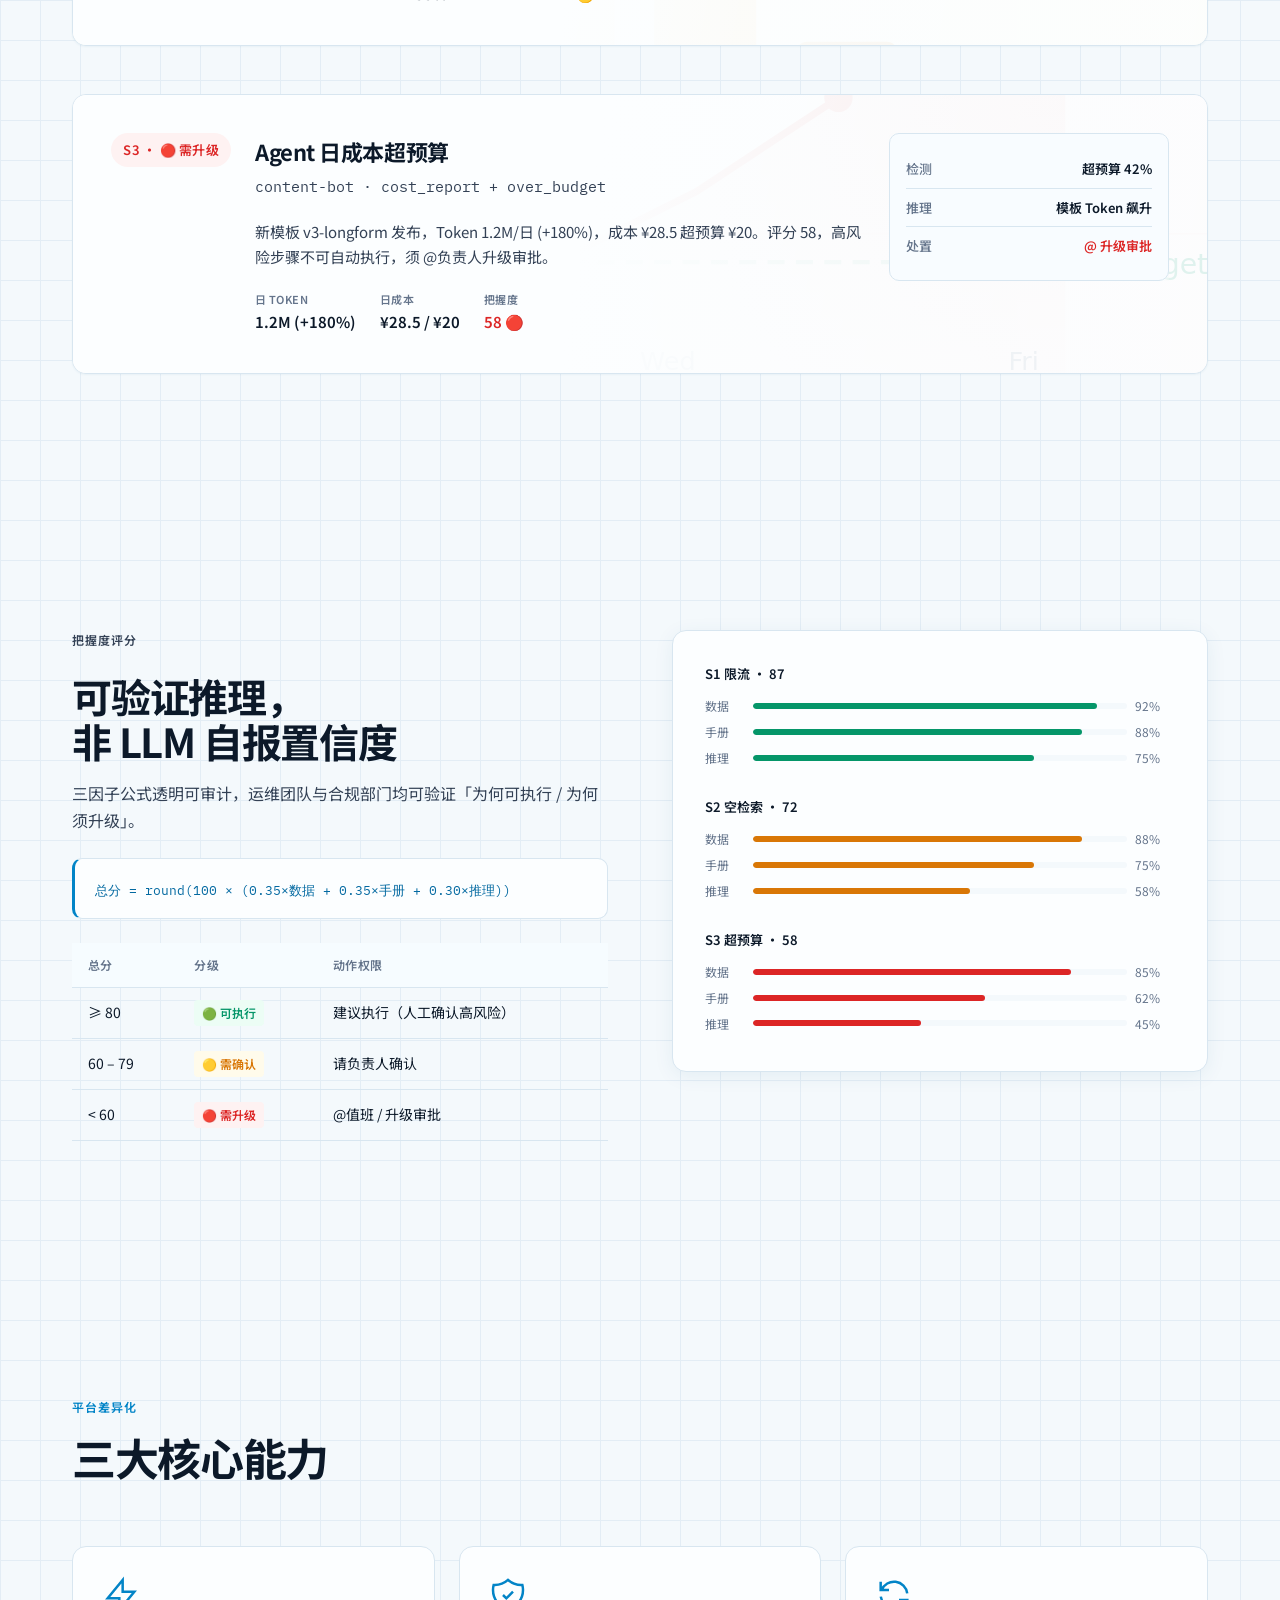
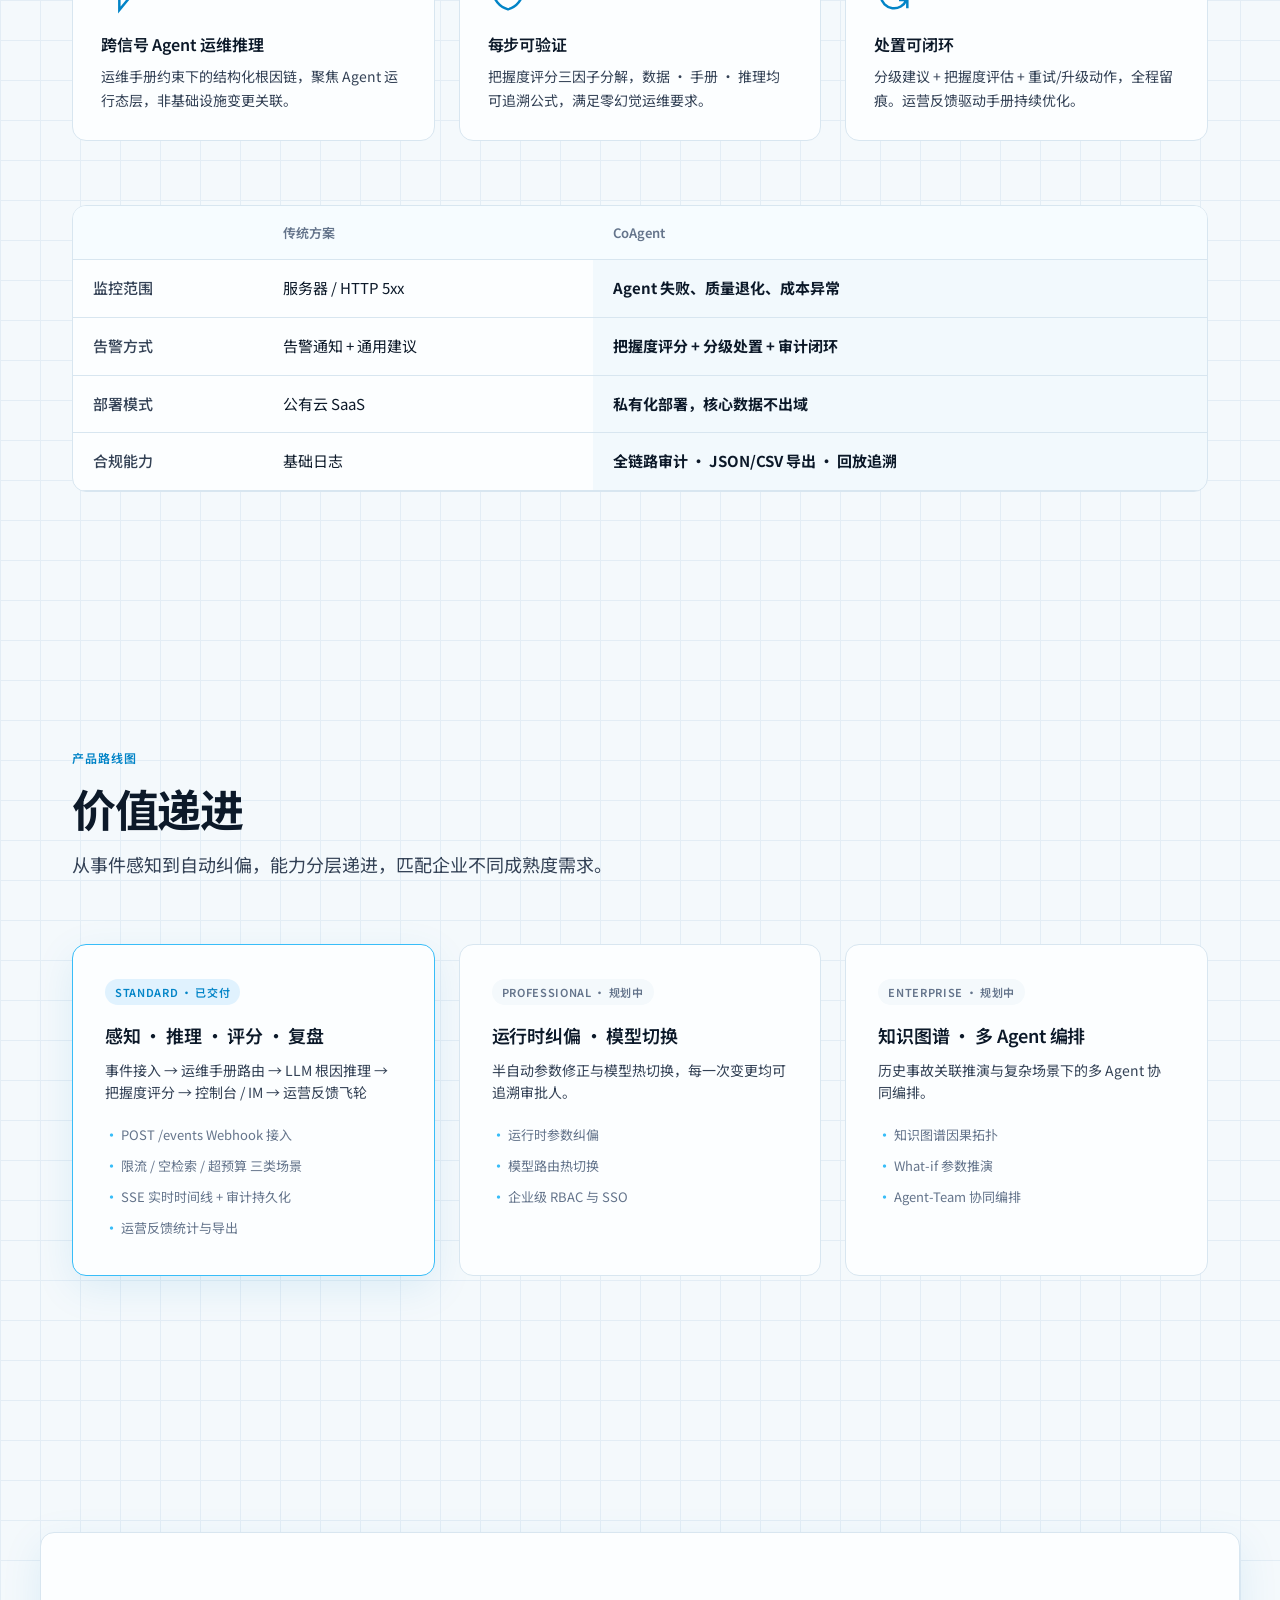
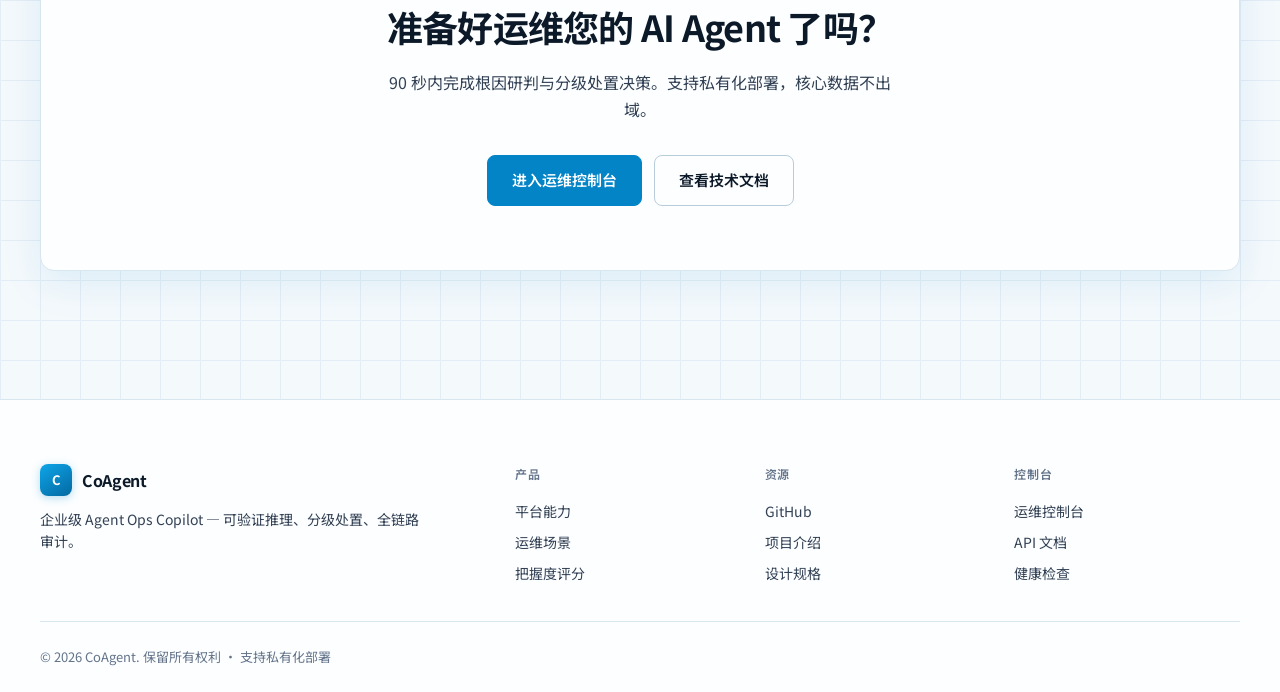
==== commit 9e62f1d2: "feat: 企业级 UI、Claude Agent 接入与部署/demo 工具链 将管理台与官网文案升级为企业生产口径，新增三 Agent（Claude CLI + FAQ 检索 + 日累计成本）接入" ====
--- a/website/index.html
+++ b/website/index.html
@@ -3,8 +3,8 @@
 <head>
   <meta charset="UTF-8">
   <meta name="viewport" content="width=device-width, initial-scale=1.0">
-  <meta name="description" content="CoAgent — Agent 出错或烧钱时，90 秒内拿到该信什么、该做什么、有多把握。面向企业的 Agent Ops Copilot。">
-  <title>CoAgent — Agent Ops Copilot</title>
+  <meta name="description" content="CoAgent — 企业级 Agent Ops Copilot。Agent 异常或成本超支时，90 秒内完成根因研判、把握度评估与分级处置，全链路可审计。">
+  <title>CoAgent — 企业级 Agent Ops Copilot</title>
   <script>(function(){try{var t=localStorage.getItem('coagent-theme');if(t)document.documentElement.setAttribute('data-theme',t);}catch(e){}})();</script>
   <link rel="preconnect" href="https://fonts.googleapis.com">
   <link rel="preconnect" href="https://fonts.gstatic.com" crossorigin>
@@ -35,7 +35,7 @@
           <span class="theme-toggle-label">夜间</span>
         </button>
         <a href="https://github.com/lurui1997/coagent" class="btn btn-ghost" target="_blank" rel="noopener">GitHub</a>
-        <a href="http://localhost:8000/" class="btn btn-primary">打开控制台</a>
+        <a href="http://localhost:8000/" class="btn btn-primary">进入控制台</a>
         <button class="nav-toggle" aria-label="打开菜单" aria-expanded="false" aria-controls="mobile-nav">
           <span></span><span></span>
         </button>
@@ -48,7 +48,7 @@
       <a href="#confidence">把握度评分</a>
       <a href="#innovation">创新</a>
       <a href="#roadmap">路线图</a>
-      <a href="http://localhost:8000/" class="btn btn-primary">打开控制台</a>
+      <a href="http://localhost:8000/" class="btn btn-primary">进入控制台</a>
     </nav>
   </header>
 
@@ -57,27 +57,27 @@
     <section class="hero" aria-labelledby="hero-title">
       <div class="hero-grid">
         <div class="hero-copy reveal">
-          <p class="eyebrow">Agent Ops Copilot · 企业级</p>
-          <h1 id="hero-title">让团队敢运维<br><span class="hero-accent">AI Agent</span></h1>
+          <p class="eyebrow">Enterprise Agent Ops Platform</p>
+          <h1 id="hero-title">让企业放心<br><span class="hero-accent">运维 AI Agent</span></h1>
           <p class="hero-lead">
-            Agent 出错或烧钱时，90 秒内拿到「该信什么、该做什么、有多把握」——
-            带可验证把握度评分的 Agent 运维助手。
+            Agent 异常或成本超支时，90 秒内完成根因研判、把握度评估与分级处置决策——
+            可验证、可审计、可闭环的企业级 Agent 运维平台。
           </p>
           <div class="hero-cta">
-            <a href="http://localhost:8000/" class="btn btn-primary btn-lg">体验 Demo</a>
-            <a href="#platform" class="btn btn-outline btn-lg">了解平台</a>
+            <a href="http://localhost:8000/" class="btn btn-primary btn-lg">进入运维控制台</a>
+            <a href="#platform" class="btn btn-outline btn-lg">了解平台架构</a>
           </div>
           <dl class="hero-stats">
             <div>
-              <dt>响应时间</dt>
+              <dt>研判时延</dt>
               <dd><span class="stat-num" data-target="90">0</span><span class="stat-unit">秒</span></dd>
             </div>
             <div>
-              <dt>演示场景</dt>
-              <dd><span class="stat-num" data-target="3">0</span><span class="stat-unit">种</span></dd>
+              <dt>场景覆盖</dt>
+              <dd><span class="stat-num" data-target="3">0</span><span class="stat-unit">类</span></dd>
             </div>
             <div>
-              <dt>评分因子</dt>
+              <dt>评分维度</dt>
               <dd><span class="stat-num" data-target="3">0</span><span class="stat-unit">维</span></dd>
             </div>
           </dl>
@@ -136,15 +136,15 @@
     </section>
 
     <!-- Trust strip -->
-    <section class="trust-strip" aria-label="集成生态">
-      <p class="trust-label">接入你的 Agent 运行栈</p>
+    <section class="trust-strip" aria-label="技术栈与集成">
+      <p class="trust-label">与企业现有 Agent 运行栈无缝集成</p>
       <ul class="trust-logos">
         <li>FastAPI</li>
-        <li>OpenAI</li>
+        <li>OpenAI / Azure</li>
         <li>飞书 IM</li>
-        <li>SQLite</li>
-        <li>HTMX</li>
         <li>Webhook</li>
+        <li>SSE 实时流</li>
+        <li>私有化部署</li>
       </ul>
     </section>
 
@@ -154,8 +154,8 @@
         <p class="eyebrow">CoAgent Operations Platform</p>
         <h2 id="platform-title">面向 Agent 运行态的<br>可验证处置平台</h2>
         <p class="section-lead">
-          PagerDuty 管基础设施，通用 Chatbot 管问答——CoAgent 填补中间真空：
-          运维 AI Agent 本身，从零幻觉可解释处置闭环出发。
+          基础设施监控管服务器，通用 Copilot 管问答——CoAgent 专注 Agent 运行态层：
+          从零幻觉、可解释、可审计的处置闭环出发，填补企业 Agent 运维空白。
         </p>
       </div>
 
@@ -163,27 +163,27 @@
         <article class="platform-card reveal">
           <span class="card-num">01</span>
           <h3>感知层</h3>
-          <p>Webhook 事件接入 + 管理台面板，Agent 失败第一时间「听见」，不靠客户反馈才发现。</p>
-          <ul>
-            <li>POST /events 统一接入</li>
-            <li>SSE 实时时间线</li>
-            <li>飞书 IM 同步告警</li>
+          <p>Webhook 统一事件接入与控制台实时面板，Agent 异常第一时间感知，降低静默失败风险。</p>
+          <ul>
+            <li>POST /events 标准接入</li>
+            <li>SSE 实时处置时间线</li>
+            <li>飞书 IM 告警同步</li>
           </ul>
         </article>
         <article class="platform-card reveal" style="--delay: 80ms">
           <span class="card-num">02</span>
           <h3>推理层</h3>
-          <p>处置手册约束下的根因推理——不是日志关联，是 Agent 运行态根因链。</p>
-          <ul>
-            <li>429 → 不可用</li>
-            <li>空检索 → 幻觉答复</li>
-            <li>Token 飙升 → 超预算</li>
+          <p>运维手册约束下的结构化根因推理——聚焦 Agent 运行态因果链，而非通用日志关联。</p>
+          <ul>
+            <li>API 限流 → 服务不可用</li>
+            <li>空检索 → 幻觉级联</li>
+            <li>Token 异常 → 成本超支</li>
           </ul>
         </article>
         <article class="platform-card reveal" style="--delay: 160ms">
           <span class="card-num">03</span>
           <h3>决策层</h3>
-          <p>把握度评分三因子可验证，非 LLM 自报置信度。🟢 敢动 · 🟡 确认 · 🔴 升级。</p>
+          <p>把握度评分三因子可验证、可审计，非 LLM 自报置信度。🟢 可执行 · 🟡 需确认 · 🔴 须升级。</p>
           <ul>
             <li>数据完备度 35%</li>
             <li>手册匹配度 35%</li>
@@ -193,11 +193,11 @@
         <article class="platform-card reveal" style="--delay: 240ms">
           <span class="card-num">04</span>
           <h3>闭环层</h3>
-          <p>人工把关 + 全链路审计 + 👍👎 飞轮，让团队越用越准、查得着、控得住。</p>
-          <ul>
-            <li>SQLite 故障记录</li>
-            <li>回放只读重放</li>
-            <li>手册迭代统计</li>
+          <p>人工分级把关 + 全链路审计 + 运营反馈飞轮，确保团队越用越准、查得着、控得住。</p>
+          <ul>
+            <li>故障记录持久化</li>
+            <li>只读回放审计</li>
+            <li>手册持续迭代</li>
           </ul>
         </article>
       </div>
@@ -232,9 +232,9 @@
     <!-- Scenarios -->
     <section class="section scenarios" id="scenarios" aria-labelledby="scenarios-title">
       <div class="section-intro reveal">
-        <p class="eyebrow">三场景演示</p>
-        <h2 id="scenarios-title">同一内核，三种处置边界</h2>
-        <p class="section-lead">敢动手 → 不敢盲动 → 必须升级。评分定义「敢不敢动」的边界。</p>
+        <p class="eyebrow">典型运维场景</p>
+        <h2 id="scenarios-title">统一评分引擎，差异化处置策略</h2>
+        <p class="section-lead">把握度评分定义动作权限边界——可执行、需确认、须升级，同一平台覆盖三类核心 Agent 运维场景。</p>
       </div>
 
       <div class="scenario-list">
@@ -318,7 +318,7 @@
         <div class="confidence-copy reveal">
           <p class="eyebrow">把握度评分</p>
           <h2 id="confidence-title">可验证推理，<br>非 LLM 自报置信度</h2>
-          <p>三因子公式透明可追问，评委与客户都能验证「为什么敢动 / 为什么不敢动」。</p>
+          <p>三因子公式透明可审计，运维团队与合规部门均可验证「为何可执行 / 为何须升级」。</p>
           <div class="formula-block">
             <code>总分 = round(100 × (0.35×数据 + 0.35×手册 + 0.30×推理))</code>
           </div>
@@ -363,8 +363,8 @@
     <!-- Innovation -->
     <section class="section innovation" id="innovation" aria-labelledby="innovation-title">
       <div class="section-intro reveal">
-        <p class="eyebrow">核心创新</p>
-        <h2 id="innovation-title">答辩必讲三件套</h2>
+        <p class="eyebrow">平台差异化</p>
+        <h2 id="innovation-title">三大核心能力</h2>
       </div>
 
       <div class="innovation-grid">
@@ -373,21 +373,21 @@
             <svg viewBox="0 0 24 24" fill="none" stroke="currentColor" stroke-width="1.5"><path d="M13 10V3L4 14h7v7l9-11h-7z"/></svg>
           </div>
           <h3>跨信号 Agent 运维推理</h3>
-          <p>处置手册约束下的根因链，不是基础设施变更关联。聚焦 Agent 运行态层。</p>
+          <p>运维手册约束下的结构化根因链，聚焦 Agent 运行态层，非基础设施变更关联。</p>
         </article>
         <article class="innovation-card reveal" style="--delay: 80ms">
           <div class="innovation-icon" aria-hidden="true">
             <svg viewBox="0 0 24 24" fill="none" stroke="currentColor" stroke-width="1.5"><path d="M9 12l2 2 4-4m5.618-4.016A11.955 11.955 0 0112 2.944a11.955 11.955 0 01-8.618 3.04A12.02 12.02 0 003 9c0 5.591 3.824 10.29 9 11.622 5.176-1.332 9-6.03 9-11.622 0-1.042-.133-2.052-.382-3.016z"/></svg>
           </div>
           <h3>每步可验证</h3>
-          <p>把握度评分三因子分解，数据·手册·推理均可追问公式，零幻觉容忍。</p>
+          <p>把握度评分三因子分解，数据 · 手册 · 推理均可追溯公式，满足零幻觉运维要求。</p>
         </article>
         <article class="innovation-card reveal" style="--delay: 160ms">
           <div class="innovation-icon" aria-hidden="true">
             <svg viewBox="0 0 24 24" fill="none" stroke="currentColor" stroke-width="1.5"><path d="M4 4v5h.582m15.356 2A8.001 8.001 0 004.582 9m0 0H9m11 11v-5h-.581m0 0a8.003 8.003 0 01-15.357-2m15.357 2H15"/></svg>
           </div>
           <h3>处置可闭环</h3>
-          <p>建议 + 把握度 + 重试/升级，全程留痕。👍👎 飞轮驱动手册越用越准。</p>
+          <p>分级建议 + 把握度评估 + 重试/升级动作，全程留痕。运营反馈驱动手册持续优化。</p>
         </article>
       </div>
 
@@ -403,18 +403,23 @@
           <tbody>
             <tr>
               <td>监控范围</td>
-              <td>服务器 / 5xx</td>
-              <td><strong>Agent 失败、质量、成本</strong></td>
+              <td>服务器 / HTTP 5xx</td>
+              <td><strong>Agent 失败、质量退化、成本异常</strong></td>
             </tr>
             <tr>
               <td>告警方式</td>
-              <td>告警 + 建议</td>
-              <td><strong>评分可验证 + 审计闭环</strong></td>
+              <td>告警通知 + 通用建议</td>
+              <td><strong>把握度评分 + 分级处置 + 审计闭环</strong></td>
             </tr>
             <tr>
               <td>部署模式</td>
-              <td>云服务吃数据</td>
-              <td><strong>本地部署，日志不出域</strong></td>
+              <td>公有云 SaaS</td>
+              <td><strong>私有化部署，核心数据不出域</strong></td>
+            </tr>
+            <tr>
+              <td>合规能力</td>
+              <td>基础日志</td>
+              <td><strong>全链路审计 · JSON/CSV 导出 · 回放追溯</strong></td>
             </tr>
           </tbody>
         </table>
@@ -426,39 +431,39 @@
       <div class="section-intro reveal">
         <p class="eyebrow">产品路线图</p>
         <h2 id="roadmap-title">价值递进</h2>
-        <p class="section-lead">从「要不要动」到「能不能自动修正」再到「复杂场景编排」。</p>
+        <p class="section-lead">从事件感知到自动纠偏，能力分层递进，匹配企业不同成熟度需求。</p>
       </div>
 
       <div class="roadmap-grid">
         <article class="roadmap-card active reveal">
-          <span class="tier-badge">Basic · 已实现</span>
-          <h3>听见 · 推理 · 评分 · 复盘</h3>
-          <p>事件 → 处置手册 → LLM 推理 → 把握度评分 → 管理台 / 飞书 → 人工反馈飞轮</p>
-          <ul>
-            <li>POST /events 事件接入</li>
-            <li>S1/S2/S3 三场景演示</li>
-            <li>SSE 实时时间线 + SQLite 审计</li>
-            <li>👍/👎 飞轮统计</li>
+          <span class="tier-badge">Standard · 已交付</span>
+          <h3>感知 · 推理 · 评分 · 复盘</h3>
+          <p>事件接入 → 运维手册路由 → LLM 根因推理 → 把握度评分 → 控制台 / IM → 运营反馈飞轮</p>
+          <ul>
+            <li>POST /events Webhook 接入</li>
+            <li>限流 / 空检索 / 超预算 三类场景</li>
+            <li>SSE 实时时间线 + 审计持久化</li>
+            <li>运营反馈统计与导出</li>
           </ul>
         </article>
         <article class="roadmap-card reveal" style="--delay: 80ms">
-          <span class="tier-badge muted">Pro · 规划中</span>
+          <span class="tier-badge muted">Professional · 规划中</span>
           <h3>运行时纠偏 · 模型切换</h3>
-          <p>能不能自动/半自动修正？谁批准的？</p>
+          <p>半自动参数修正与模型热切换，每一次变更均可追溯审批人。</p>
           <ul>
             <li>运行时参数纠偏</li>
-            <li>模型热切换</li>
-            <li>企业级审计导出</li>
+            <li>模型路由热切换</li>
+            <li>企业级 RBAC 与 SSO</li>
           </ul>
         </article>
         <article class="roadmap-card reveal" style="--delay: 160ms">
-          <span class="tier-badge muted">Ultra · 后期</span>
+          <span class="tier-badge muted">Enterprise · 规划中</span>
           <h3>知识图谱 · 多 Agent 编排</h3>
-          <p>历史上类似事故怎么处理？复杂场景谁来做？</p>
-          <ul>
-            <li>知识图谱关联</li>
-            <li>历史推演 What-if</li>
-            <li>多 Agent 编排</li>
+          <p>历史事故关联推演与复杂场景下的多 Agent 协同编排。</p>
+          <ul>
+            <li>知识图谱因果拓扑</li>
+            <li>What-if 参数推演</li>
+            <li>Agent-Team 协同编排</li>
           </ul>
         </article>
       </div>
@@ -467,11 +472,11 @@
     <!-- CTA -->
     <section class="cta-section" aria-labelledby="cta-title">
       <div class="cta-inner reveal">
-        <h2 id="cta-title">准备好运维你的 AI Agent 了吗？</h2>
-        <p>几分钟内知道要不要动、怎么动、有多大把握。本地部署，日志不出域。</p>
+        <h2 id="cta-title">准备好运维您的 AI Agent 了吗？</h2>
+        <p>90 秒内完成根因研判与分级处置决策。支持私有化部署，核心数据不出域。</p>
         <div class="cta-actions">
-          <a href="http://localhost:8000/" class="btn btn-primary btn-lg">启动 Demo 控制台</a>
-          <a href="https://github.com/lurui1997/coagent" class="btn btn-outline btn-lg" target="_blank" rel="noopener">查看源码</a>
+          <a href="http://localhost:8000/" class="btn btn-primary btn-lg">进入运维控制台</a>
+          <a href="https://github.com/lurui1997/coagent" class="btn btn-outline btn-lg" target="_blank" rel="noopener">查看技术文档</a>
         </div>
       </div>
     </section>
@@ -484,13 +489,13 @@
           <span class="brand-mark" aria-hidden="true">C</span>
           <span class="brand-name">CoAgent</span>
         </a>
-        <p class="footer-tagline">让团队敢运维 AI Agent — 几分钟内知道要不要动、怎么动、有多大把握。</p>
+        <p class="footer-tagline">企业级 Agent Ops Copilot — 可验证推理、分级处置、全链路审计。</p>
       </div>
       <nav class="footer-nav" aria-label="页脚导航">
         <div>
           <h4>产品</h4>
           <a href="#platform">平台能力</a>
-          <a href="#scenarios">演示场景</a>
+          <a href="#scenarios">运维场景</a>
           <a href="#confidence">把握度评分</a>
         </div>
         <div>
@@ -501,13 +506,14 @@
         </div>
         <div>
           <h4>控制台</h4>
-          <a href="http://localhost:8000/">管理台</a>
+          <a href="http://localhost:8000/">运维控制台</a>
           <a href="http://localhost:8000/docs">API 文档</a>
+          <a href="http://localhost:8000/health">健康检查</a>
         </div>
       </nav>
     </div>
     <div class="footer-bottom">
-      <p>© 2026 CoAgent. Hackathon Project.</p>
+      <p>© 2026 CoAgent. 保留所有权利 · 支持私有化部署</p>
     </div>
   </footer>
 
